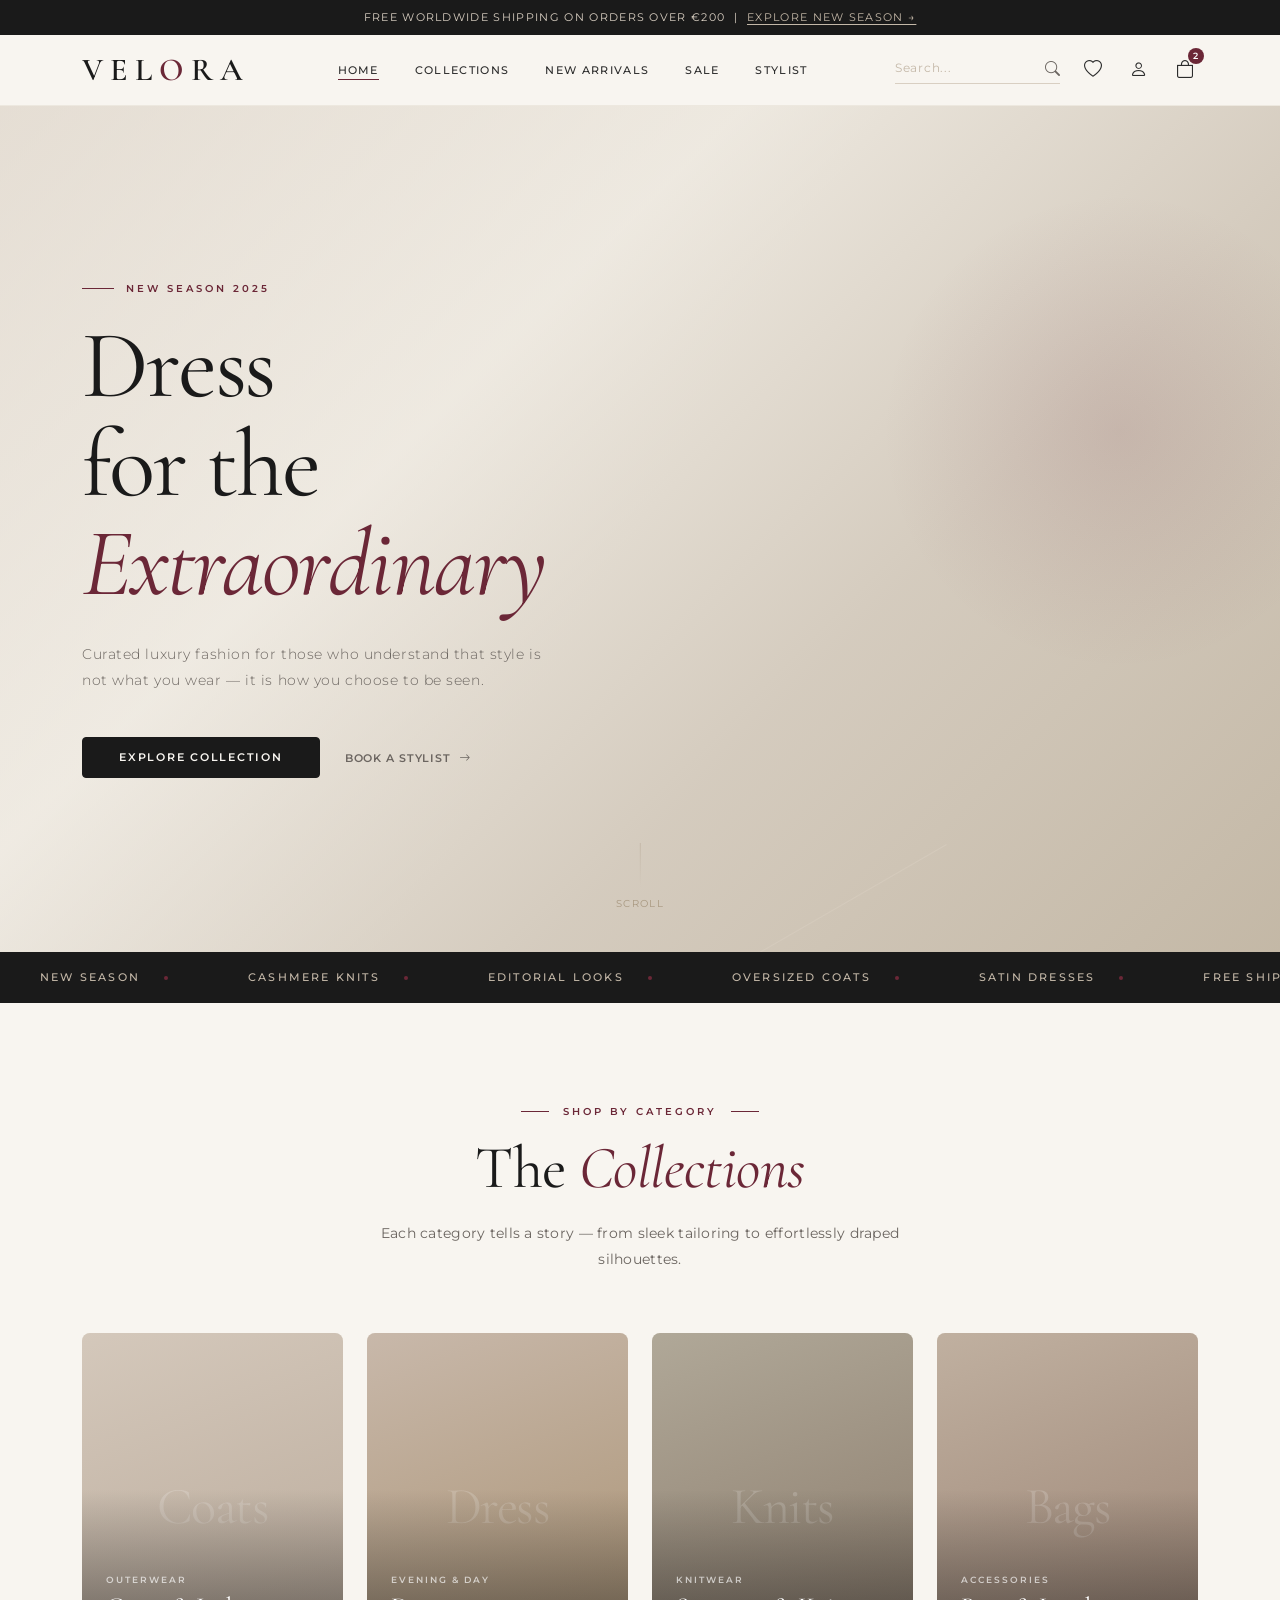
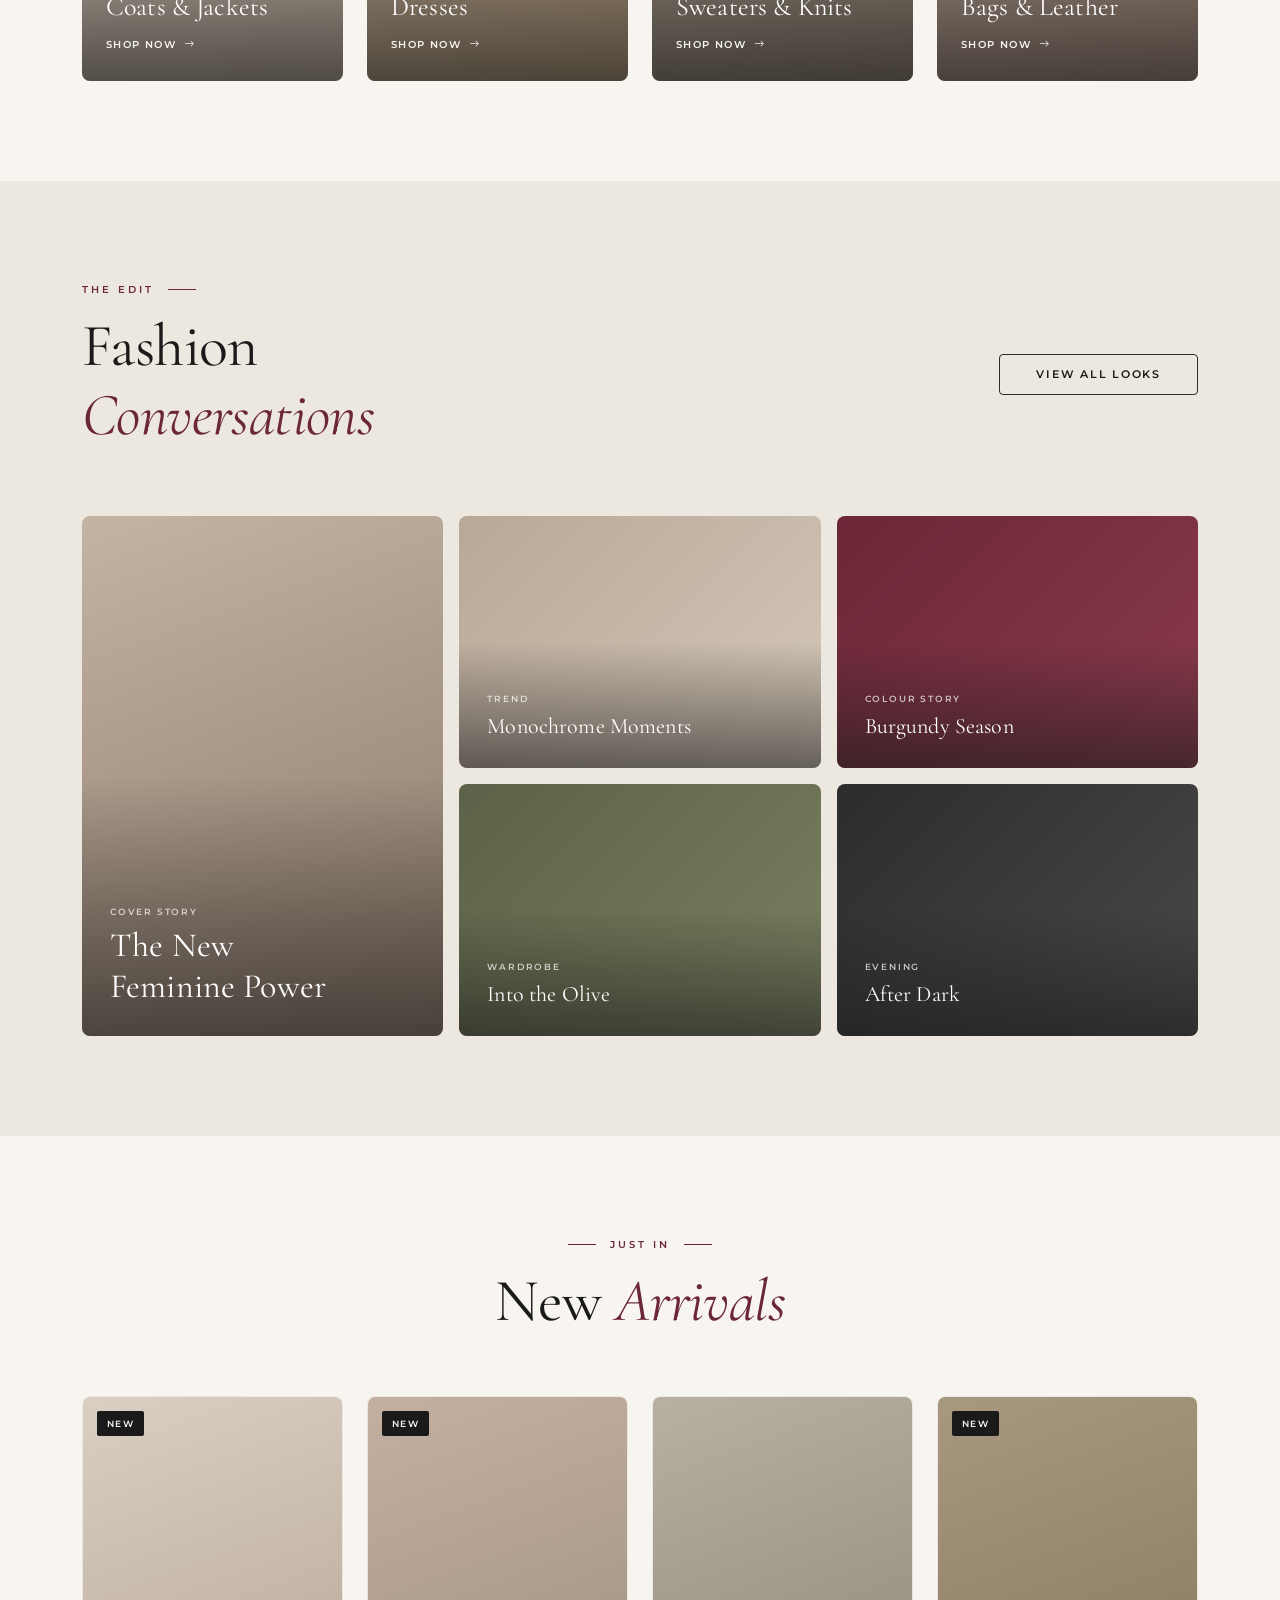
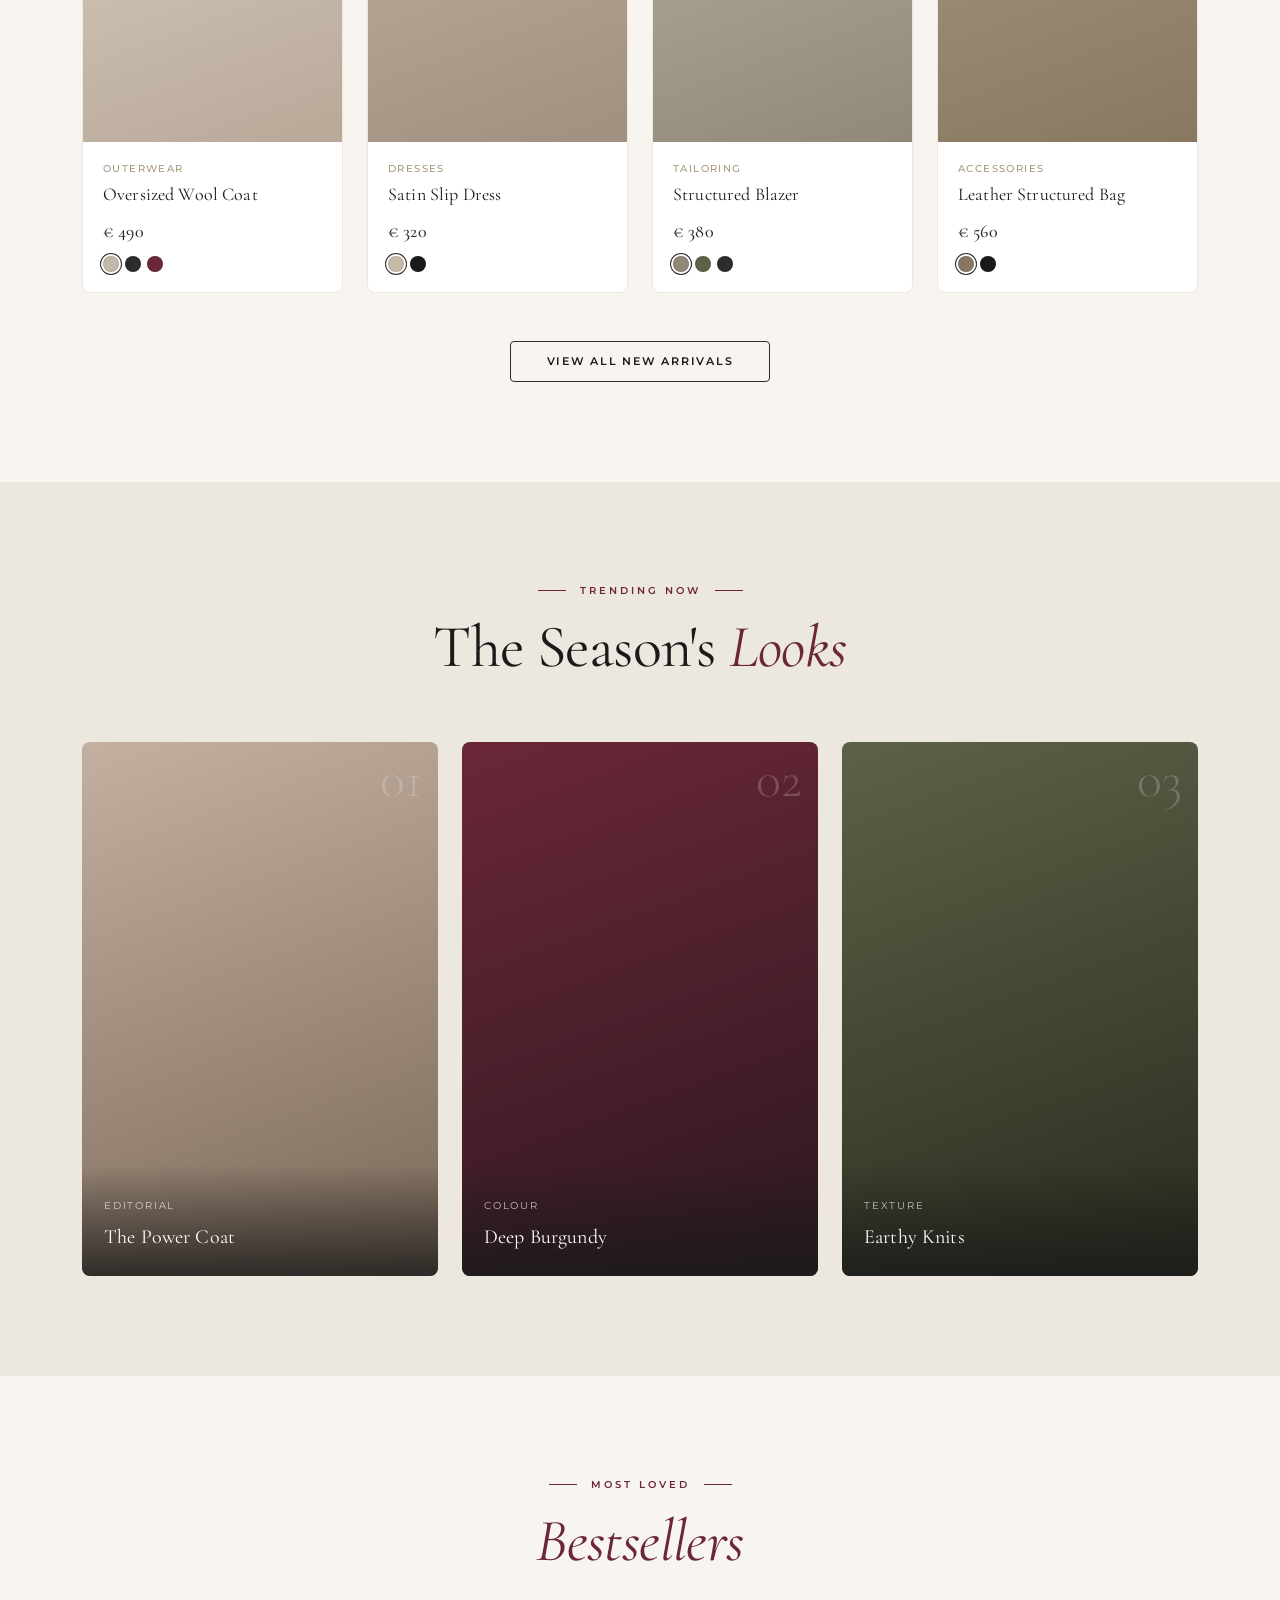
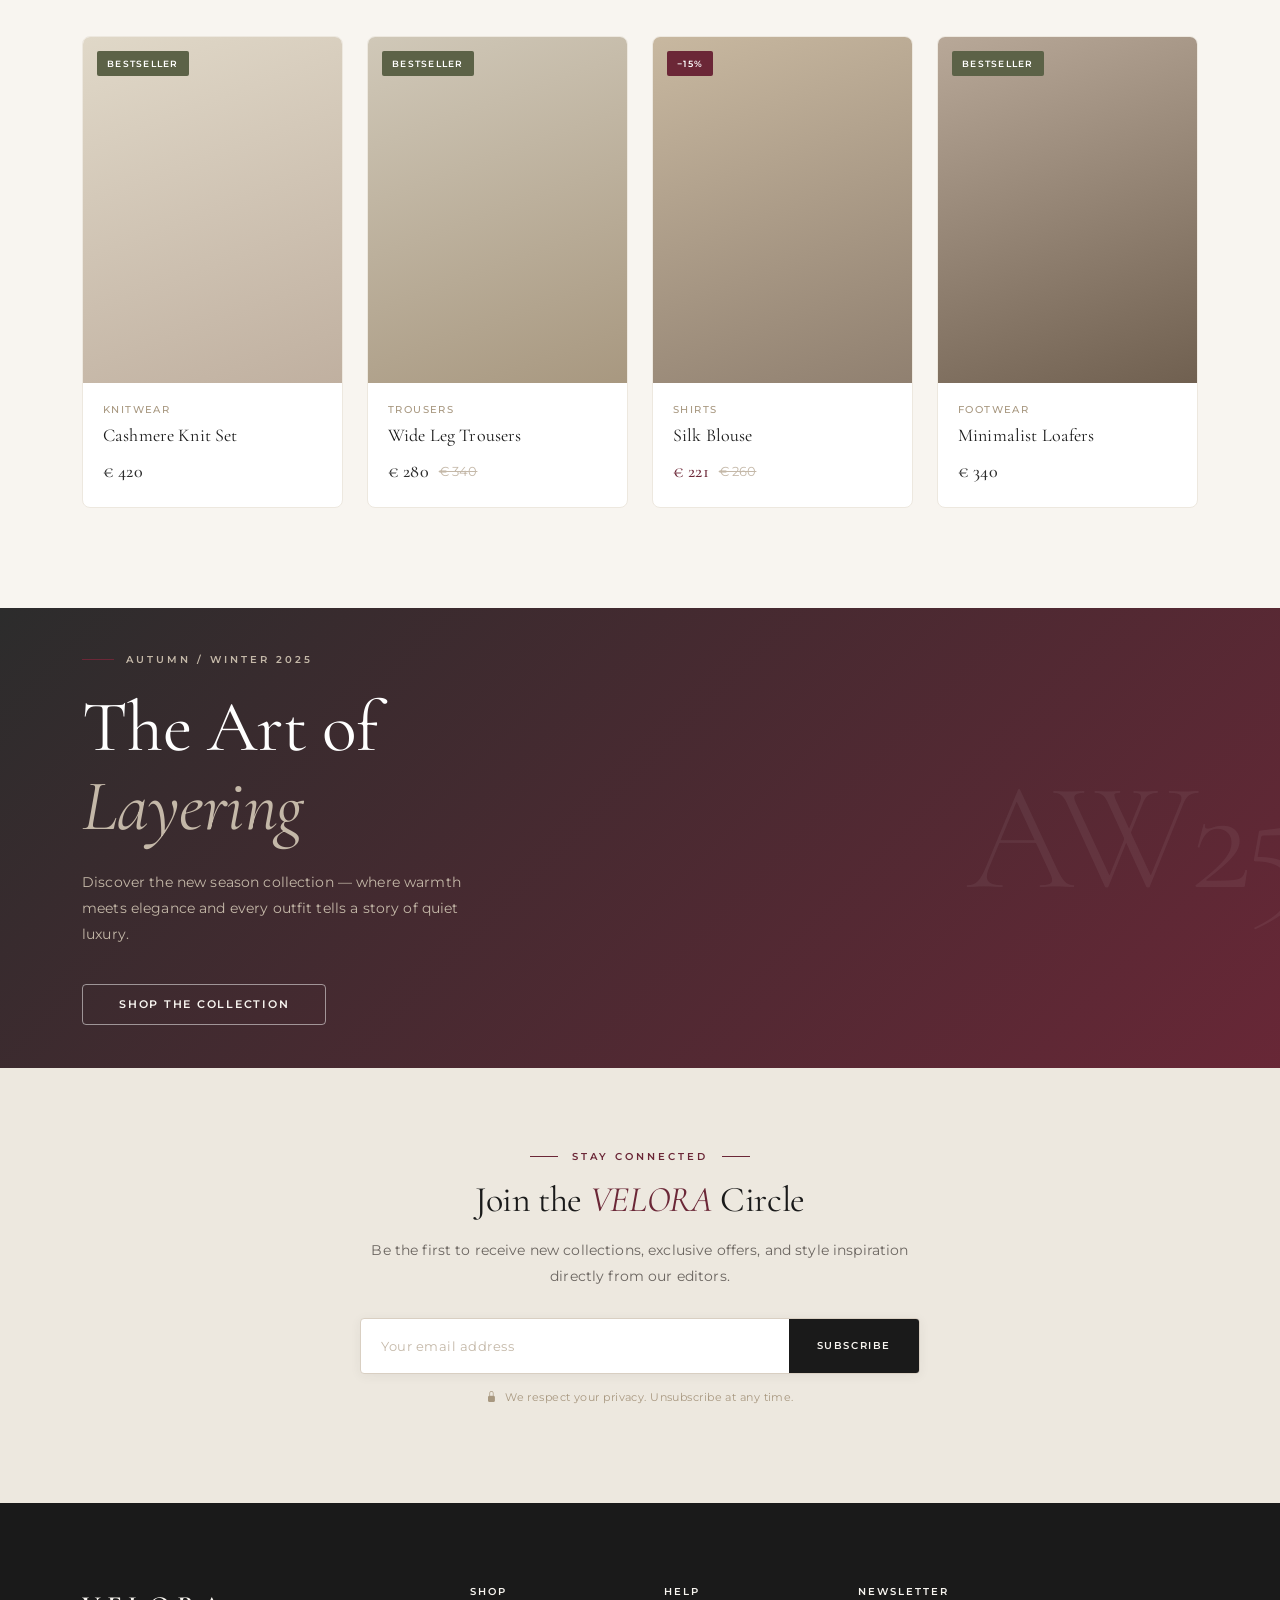
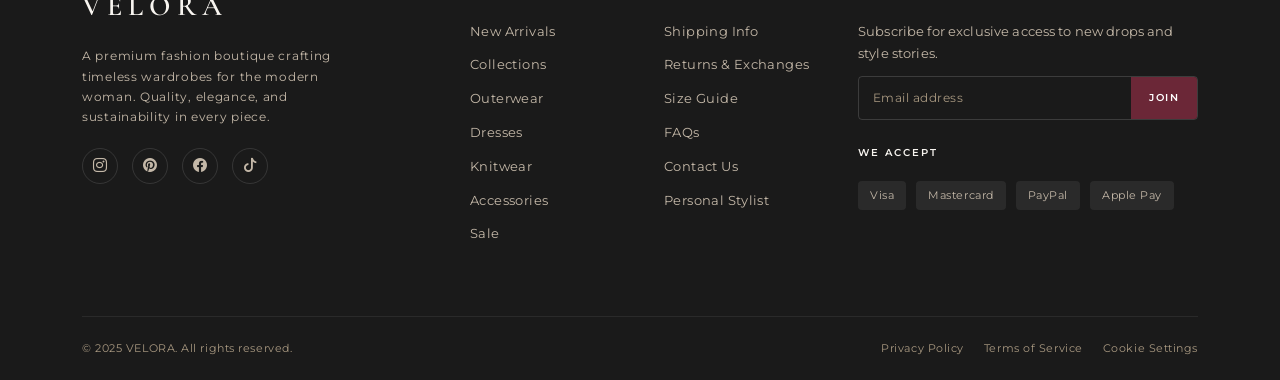
==== index.html @ cbf71041 "Add files via upload" ====
<!DOCTYPE html>
<html lang="ru">
<head>
  <meta charset="UTF-8" />
  <meta name="viewport" content="width=device-width, initial-scale=1.0" />
  <title>VELORA — Premium Fashion</title>
  <meta name="description" content="VELORA — luxury fashion boutique. Discover curated collections of premium ready-to-wear clothing, accessories, and editorial looks." />
  <link rel="icon" type="image/svg+xml" href="favicon.svg" />
  <!-- Bootstrap CSS -->
  <link href="https://cdn.jsdelivr.net/npm/bootstrap@5.3.0/dist/css/bootstrap.min.css" rel="stylesheet" />
  <!-- Bootstrap Icons -->
  <link href="https://cdn.jsdelivr.net/npm/bootstrap-icons@1.11.0/font/bootstrap-icons.css" rel="stylesheet" />
  <!-- Custom CSS -->
  <link rel="stylesheet" href="style.css" />
</head>
<body>

<!-- =========================================
     TOP BAR
     ========================================= -->
<div class="navbar-top-bar">
  Free worldwide shipping on orders over €200 &nbsp;|&nbsp; <a href="#">Explore New Season →</a>
</div>

<!-- =========================================
     HEADER / NAVBAR
     ========================================= -->
<nav class="velora-navbar">
  <div class="container">
    <div class="navbar-main">
      <!-- Logo -->
      <a href="index.html" class="velora-logo">VEL<span>O</span>RA</a>

      <!-- Nav Links -->
      <ul class="navbar-nav-links">
        <li><a href="index.html" class="active">Home</a></li>
        <li><a href="catalog.html">Collections</a></li>
        <li><a href="catalog.html">New Arrivals</a></li>
        <li><a href="catalog.html">Sale</a></li>
        <li><a href="stylist.html">Stylist</a></li>
      </ul>

      <!-- Actions -->
      <div class="navbar-actions">
        <form class="navbar-search-form">
          <input type="text" placeholder="Search..." />
          <button type="submit"><i class="bi bi-search"></i></button>
        </form>
        <button class="navbar-icon-btn" aria-label="Wishlist"><i class="bi bi-heart"></i></button>
        <button class="navbar-icon-btn" aria-label="Account"><i class="bi bi-person"></i></button>
        <button class="navbar-icon-btn" aria-label="Cart" style="position:relative;">
          <i class="bi bi-bag"></i>
          <span class="cart-badge">2</span>
        </button>
        <button class="navbar-mobile-toggle" id="mobileMenuToggle" aria-label="Menu">
          <i class="bi bi-list"></i>
        </button>
      </div>
    </div>

    <!-- Mobile Menu -->
    <div class="mobile-menu" id="mobileMenu">
      <ul>
        <li><a href="index.html">Home</a></li>
        <li><a href="catalog.html">Collections</a></li>
        <li><a href="catalog.html">New Arrivals</a></li>
        <li><a href="catalog.html">Sale</a></li>
        <li><a href="stylist.html">Personal Stylist</a></li>
      </ul>
    </div>
  </div>
</nav>

<!-- =========================================
     HERO SECTION
     ========================================= -->
<section class="hero-section">
  <!-- Background gradient composition (CSS-only, no external img required) -->
  <div class="hero-overlay"></div>
  <div style="position:absolute;inset:0;background:linear-gradient(135deg,#d9cfc2 0%,#ede8df 35%,#c4b8a8 65%,#a89880 100%);opacity:0.6;"></div>
  <!-- Decorative geometric shapes -->
  <div style="position:absolute;right:-80px;top:10%;width:480px;height:480px;border-radius:50%;background:radial-gradient(circle,rgba(107,39,55,0.12),transparent 70%);pointer-events:none;"></div>
  <div style="position:absolute;left:55%;bottom:5%;width:260px;height:1px;background:var(--beige);transform:rotate(-30deg);opacity:0.5;pointer-events:none;"></div>

  <div class="container">
    <div class="hero-content">
      <div class="hero-eyebrow">New Season 2025</div>
      <h1 class="hero-title">
        Dress<br/>
        for the<br/>
        <em>Extraordinary</em>
      </h1>
      <p class="hero-subtitle">
        Curated luxury fashion for those who understand that style is not what you wear —
        it is how you choose to be seen.
      </p>
      <div class="hero-actions">
        <a href="catalog.html" class="btn-velora btn-primary-velora">Explore Collection</a>
        <a href="stylist.html" class="btn-velora btn-ghost">
          Book a Stylist <i class="bi bi-arrow-right ms-1"></i>
        </a>
      </div>
    </div>
  </div>

  <!-- Scroll hint -->
  <div class="hero-scroll-hint">
    <span class="scroll-line"></span>
    Scroll
  </div>
</section>

<!-- =========================================
     TICKER / BESTSELLER STRIP
     ========================================= -->
<div class="bestseller-strip">
  <div class="ticker-wrap">
    <!-- Repeated for infinite loop effect -->
    <span class="ticker-item">New Season <span class="dot"></span></span>
    <span class="ticker-item">Cashmere Knits <span class="dot"></span></span>
    <span class="ticker-item">Editorial Looks <span class="dot"></span></span>
    <span class="ticker-item">Oversized Coats <span class="dot"></span></span>
    <span class="ticker-item">Satin Dresses <span class="dot"></span></span>
    <span class="ticker-item">Free Shipping Over €200 <span class="dot"></span></span>
    <span class="ticker-item">Leather Bags <span class="dot"></span></span>
    <span class="ticker-item">Minimal Loafers <span class="dot"></span></span>
    <span class="ticker-item">Wide Leg Trousers <span class="dot"></span></span>
    <!-- Duplicate -->
    <span class="ticker-item">New Season <span class="dot"></span></span>
    <span class="ticker-item">Cashmere Knits <span class="dot"></span></span>
    <span class="ticker-item">Editorial Looks <span class="dot"></span></span>
    <span class="ticker-item">Oversized Coats <span class="dot"></span></span>
    <span class="ticker-item">Satin Dresses <span class="dot"></span></span>
    <span class="ticker-item">Free Shipping Over €200 <span class="dot"></span></span>
    <span class="ticker-item">Leather Bags <span class="dot"></span></span>
    <span class="ticker-item">Minimal Loafers <span class="dot"></span></span>
    <span class="ticker-item">Wide Leg Trousers <span class="dot"></span></span>
  </div>
</div>

<!-- =========================================
     FEATURED CATEGORIES
     ========================================= -->
<section class="section-pad bg-ivory">
  <div class="container">
    <div class="section-heading fade-up">
      <div class="section-eyebrow">Shop by Category</div>
      <h2 class="section-title">The <em>Collections</em></h2>
      <p class="section-subtitle">Each category tells a story — from sleek tailoring to effortlessly draped silhouettes.</p>
    </div>

    <div class="row g-4">
      <div class="col-lg-3 col-md-6 fade-up fade-up-delay-1">
        <a href="catalog.html" class="category-card d-block">
          <div style="width:100%;aspect-ratio:3/4;background:linear-gradient(160deg,#d4c8bb,#b8a898);position:relative;overflow:hidden;">
            <div style="position:absolute;inset:0;display:flex;align-items:center;justify-content:center;font-family:var(--font-display);font-size:52px;color:rgba(255,255,255,0.18);letter-spacing:-0.03em;">Coats</div>
          </div>
          <div class="category-card-overlay">
            <div class="category-card-label">Outerwear</div>
            <div class="category-card-title">Coats &amp; Jackets</div>
            <div class="category-card-cta">Shop Now <i class="bi bi-arrow-right"></i></div>
          </div>
        </a>
      </div>
      <div class="col-lg-3 col-md-6 fade-up fade-up-delay-2">
        <a href="catalog.html" class="category-card d-block">
          <div style="width:100%;aspect-ratio:3/4;background:linear-gradient(160deg,#c8b8aa,#a89070);position:relative;overflow:hidden;">
            <div style="position:absolute;inset:0;display:flex;align-items:center;justify-content:center;font-family:var(--font-display);font-size:52px;color:rgba(255,255,255,0.18);letter-spacing:-0.03em;">Dress</div>
          </div>
          <div class="category-card-overlay">
            <div class="category-card-label">Evening & Day</div>
            <div class="category-card-title">Dresses</div>
            <div class="category-card-cta">Shop Now <i class="bi bi-arrow-right"></i></div>
          </div>
        </a>
      </div>
      <div class="col-lg-3 col-md-6 fade-up fade-up-delay-3">
        <a href="catalog.html" class="category-card d-block">
          <div style="width:100%;aspect-ratio:3/4;background:linear-gradient(160deg,#b0a898,#887868);position:relative;overflow:hidden;">
            <div style="position:absolute;inset:0;display:flex;align-items:center;justify-content:center;font-family:var(--font-display);font-size:52px;color:rgba(255,255,255,0.18);letter-spacing:-0.03em;">Knits</div>
          </div>
          <div class="category-card-overlay">
            <div class="category-card-label">Knitwear</div>
            <div class="category-card-title">Sweaters &amp; Knits</div>
            <div class="category-card-cta">Shop Now <i class="bi bi-arrow-right"></i></div>
          </div>
        </a>
      </div>
      <div class="col-lg-3 col-md-6 fade-up fade-up-delay-4">
        <a href="catalog.html" class="category-card d-block">
          <div style="width:100%;aspect-ratio:3/4;background:linear-gradient(160deg,#c0b0a0,#988070);position:relative;overflow:hidden;">
            <div style="position:absolute;inset:0;display:flex;align-items:center;justify-content:center;font-family:var(--font-display);font-size:52px;color:rgba(255,255,255,0.18);letter-spacing:-0.03em;">Bags</div>
          </div>
          <div class="category-card-overlay">
            <div class="category-card-label">Accessories</div>
            <div class="category-card-title">Bags &amp; Leather</div>
            <div class="category-card-cta">Shop Now <i class="bi bi-arrow-right"></i></div>
          </div>
        </a>
      </div>
    </div>
  </div>
</section>

<!-- =========================================
     EDITORIAL GRID
     ========================================= -->
<section class="section-pad" style="background:var(--cream);">
  <div class="container">
    <div class="row align-items-center mb-5">
      <div class="col-md-6 fade-up">
        <div class="section-heading-left mb-0">
          <div class="section-eyebrow">The Edit</div>
          <h2 class="section-title">Fashion<br/><em>Conversations</em></h2>
        </div>
      </div>
      <div class="col-md-6 d-flex justify-content-md-end fade-up fade-up-delay-2">
        <a href="catalog.html" class="btn-velora btn-outline-velora">View All Looks</a>
      </div>
    </div>

    <div class="editorial-grid fade-up">
      <!-- Featured -->
      <div class="editorial-item editorial-item-featured" style="min-height:520px;">
        <div style="width:100%;height:100%;background:linear-gradient(160deg,#c4b4a4 0%,#8a7868 100%);min-height:520px;"></div>
        <div class="editorial-item-overlay">
          <div class="editorial-item-tag">Cover Story</div>
          <div class="editorial-item-title">The New<br/>Feminine Power</div>
        </div>
      </div>
      <!-- Col 2 -->
      <div class="editorial-item" style="min-height:250px;">
        <div style="width:100%;height:100%;background:linear-gradient(135deg,#b8a898,#d4c8b8);min-height:250px;"></div>
        <div class="editorial-item-overlay">
          <div class="editorial-item-tag">Trend</div>
          <div class="editorial-item-title">Monochrome Moments</div>
        </div>
      </div>
      <div class="editorial-item" style="min-height:250px;">
        <div style="width:100%;height:100%;background:linear-gradient(135deg,#6B2737,#8B3A4D);min-height:250px;"></div>
        <div class="editorial-item-overlay">
          <div class="editorial-item-tag">Colour Story</div>
          <div class="editorial-item-title">Burgundy Season</div>
        </div>
      </div>
      <div class="editorial-item" style="min-height:250px;">
        <div style="width:100%;height:100%;background:linear-gradient(135deg,#5C6247,#7a8060);min-height:250px;"></div>
        <div class="editorial-item-overlay">
          <div class="editorial-item-tag">Wardrobe</div>
          <div class="editorial-item-title">Into the Olive</div>
        </div>
      </div>
      <div class="editorial-item" style="min-height:250px;">
        <div style="width:100%;height:100%;background:linear-gradient(135deg,#2C2C2C,#4a4a4a);min-height:250px;"></div>
        <div class="editorial-item-overlay">
          <div class="editorial-item-tag">Evening</div>
          <div class="editorial-item-title">After Dark</div>
        </div>
      </div>
    </div>
  </div>
</section>

<!-- =========================================
     NEW ARRIVALS
     ========================================= -->
<section class="section-pad bg-ivory">
  <div class="container">
    <div class="section-heading fade-up">
      <div class="section-eyebrow">Just In</div>
      <h2 class="section-title">New <em>Arrivals</em></h2>
    </div>
    <div class="row g-4" id="newArrivalsGrid">

      <div class="col-lg-3 col-md-6 fade-up fade-up-delay-1">
        <div class="product-card">
          <div class="product-card-image-wrap">
            <div style="width:100%;height:100%;background:linear-gradient(160deg,#d9cfc2,#b8a898);"></div>
            <span class="product-card-badge badge-new">New</span>
            <div class="product-card-actions">
              <button class="btn-icon wishlist-btn" title="Wishlist"><i class="bi bi-heart"></i></button>
              <button class="btn-icon" title="Quick View"><i class="bi bi-eye"></i></button>
            </div>
          </div>
          <div class="product-card-body">
            <div class="product-card-category">Outerwear</div>
            <div class="product-card-name"><a href="product.html">Oversized Wool Coat</a></div>
            <div class="product-card-price">
              <span class="price-current">€ 490</span>
            </div>
            <div class="product-card-colors">
              <span class="color-swatch active" style="background:#C4B8A8;" title="Camel"></span>
              <span class="color-swatch" style="background:#2C2C2C;" title="Black"></span>
              <span class="color-swatch" style="background:#6B2737;" title="Burgundy"></span>
            </div>
          </div>
        </div>
      </div>

      <div class="col-lg-3 col-md-6 fade-up fade-up-delay-2">
        <div class="product-card">
          <div class="product-card-image-wrap">
            <div style="width:100%;height:100%;background:linear-gradient(160deg,#c4b0a0,#a09080);"></div>
            <span class="product-card-badge badge-new">New</span>
            <div class="product-card-actions">
              <button class="btn-icon wishlist-btn" title="Wishlist"><i class="bi bi-heart"></i></button>
              <button class="btn-icon" title="Quick View"><i class="bi bi-eye"></i></button>
            </div>
          </div>
          <div class="product-card-body">
            <div class="product-card-category">Dresses</div>
            <div class="product-card-name"><a href="product.html">Satin Slip Dress</a></div>
            <div class="product-card-price">
              <span class="price-current">€ 320</span>
            </div>
            <div class="product-card-colors">
              <span class="color-swatch active" style="background:#c8b8a8;" title="Sand"></span>
              <span class="color-swatch" style="background:#1A1A1A;" title="Black"></span>
            </div>
          </div>
        </div>
      </div>

      <div class="col-lg-3 col-md-6 fade-up fade-up-delay-3">
        <div class="product-card">
          <div class="product-card-image-wrap">
            <div style="width:100%;height:100%;background:linear-gradient(160deg,#b8b0a0,#908878);"></div>
            <div class="product-card-actions">
              <button class="btn-icon wishlist-btn" title="Wishlist"><i class="bi bi-heart"></i></button>
              <button class="btn-icon" title="Quick View"><i class="bi bi-eye"></i></button>
            </div>
          </div>
          <div class="product-card-body">
            <div class="product-card-category">Tailoring</div>
            <div class="product-card-name"><a href="product.html">Structured Blazer</a></div>
            <div class="product-card-price">
              <span class="price-current">€ 380</span>
            </div>
            <div class="product-card-colors">
              <span class="color-swatch active" style="background:#908878;" title="Taupe"></span>
              <span class="color-swatch" style="background:#5C6247;" title="Olive"></span>
              <span class="color-swatch" style="background:#2C2C2C;" title="Charcoal"></span>
            </div>
          </div>
        </div>
      </div>

      <div class="col-lg-3 col-md-6 fade-up fade-up-delay-4">
        <div class="product-card">
          <div class="product-card-image-wrap">
            <div style="width:100%;height:100%;background:linear-gradient(160deg,#a89880,#887860);"></div>
            <span class="product-card-badge badge-new">New</span>
            <div class="product-card-actions">
              <button class="btn-icon wishlist-btn" title="Wishlist"><i class="bi bi-heart"></i></button>
              <button class="btn-icon" title="Quick View"><i class="bi bi-eye"></i></button>
            </div>
          </div>
          <div class="product-card-body">
            <div class="product-card-category">Accessories</div>
            <div class="product-card-name"><a href="product.html">Leather Structured Bag</a></div>
            <div class="product-card-price">
              <span class="price-current">€ 560</span>
            </div>
            <div class="product-card-colors">
              <span class="color-swatch active" style="background:#887860;" title="Cognac"></span>
              <span class="color-swatch" style="background:#1A1A1A;" title="Black"></span>
            </div>
          </div>
        </div>
      </div>

    </div>
    <div class="text-center mt-5 fade-up">
      <a href="catalog.html" class="btn-velora btn-outline-velora">View All New Arrivals</a>
    </div>
  </div>
</section>

<!-- =========================================
     TRENDING LOOKS
     ========================================= -->
<section class="section-pad" style="background:var(--cream);">
  <div class="container">
    <div class="section-heading fade-up">
      <div class="section-eyebrow">Trending Now</div>
      <h2 class="section-title">The Season's <em>Looks</em></h2>
    </div>
    <div class="row g-4">
      <div class="col-lg-4 col-md-6 fade-up fade-up-delay-1">
        <div class="trend-card">
          <div style="width:100%;aspect-ratio:2/3;background:linear-gradient(160deg,#c4b0a0 0%,#7a6858 100%);"></div>
          <div class="trend-number">01</div>
          <div class="trend-card-info">
            <div class="trend-tag">Editorial</div>
            <div class="trend-title">The Power Coat</div>
          </div>
        </div>
      </div>
      <div class="col-lg-4 col-md-6 fade-up fade-up-delay-2">
        <div class="trend-card">
          <div style="width:100%;aspect-ratio:2/3;background:linear-gradient(160deg,#6B2737 0%,#2C1820 100%);"></div>
          <div class="trend-number">02</div>
          <div class="trend-card-info">
            <div class="trend-tag">Colour</div>
            <div class="trend-title">Deep Burgundy</div>
          </div>
        </div>
      </div>
      <div class="col-lg-4 col-md-6 fade-up fade-up-delay-3">
        <div class="trend-card">
          <div style="width:100%;aspect-ratio:2/3;background:linear-gradient(160deg,#5C6247 0%,#2a2c1e 100%);"></div>
          <div class="trend-number">03</div>
          <div class="trend-card-info">
            <div class="trend-tag">Texture</div>
            <div class="trend-title">Earthy Knits</div>
          </div>
        </div>
      </div>
    </div>
  </div>
</section>

<!-- =========================================
     BESTSELLERS
     ========================================= -->
<section class="section-pad bg-ivory">
  <div class="container">
    <div class="section-heading fade-up">
      <div class="section-eyebrow">Most Loved</div>
      <h2 class="section-title"><em>Bestsellers</em></h2>
    </div>
    <div class="row g-4">

      <div class="col-lg-3 col-md-6 fade-up fade-up-delay-1">
        <div class="product-card">
          <div class="product-card-image-wrap">
            <div style="width:100%;height:100%;background:linear-gradient(160deg,#e0d8c8,#c0b0a0);"></div>
            <span class="product-card-badge badge-bestseller">Bestseller</span>
            <div class="product-card-actions">
              <button class="btn-icon wishlist-btn"><i class="bi bi-heart"></i></button>
              <button class="btn-icon"><i class="bi bi-eye"></i></button>
            </div>
          </div>
          <div class="product-card-body">
            <div class="product-card-category">Knitwear</div>
            <div class="product-card-name"><a href="product.html">Cashmere Knit Set</a></div>
            <div class="product-card-price">
              <span class="price-current">€ 420</span>
            </div>
          </div>
        </div>
      </div>

      <div class="col-lg-3 col-md-6 fade-up fade-up-delay-2">
        <div class="product-card">
          <div class="product-card-image-wrap">
            <div style="width:100%;height:100%;background:linear-gradient(160deg,#d0c8b8,#a89880);"></div>
            <span class="product-card-badge badge-bestseller">Bestseller</span>
            <div class="product-card-actions">
              <button class="btn-icon wishlist-btn"><i class="bi bi-heart"></i></button>
              <button class="btn-icon"><i class="bi bi-eye"></i></button>
            </div>
          </div>
          <div class="product-card-body">
            <div class="product-card-category">Trousers</div>
            <div class="product-card-name"><a href="product.html">Wide Leg Trousers</a></div>
            <div class="product-card-price">
              <span class="price-current">€ 280</span>
              <span class="price-original">€ 340</span>
            </div>
          </div>
        </div>
      </div>

      <div class="col-lg-3 col-md-6 fade-up fade-up-delay-3">
        <div class="product-card">
          <div class="product-card-image-wrap">
            <div style="width:100%;height:100%;background:linear-gradient(160deg,#c8b8a0,#908070);"></div>
            <span class="product-card-badge badge-sale">−15%</span>
            <div class="product-card-actions">
              <button class="btn-icon wishlist-btn"><i class="bi bi-heart"></i></button>
              <button class="btn-icon"><i class="bi bi-eye"></i></button>
            </div>
          </div>
          <div class="product-card-body">
            <div class="product-card-category">Shirts</div>
            <div class="product-card-name"><a href="product.html">Silk Blouse</a></div>
            <div class="product-card-price">
              <span class="price-current price-sale">€ 221</span>
              <span class="price-original">€ 260</span>
            </div>
          </div>
        </div>
      </div>

      <div class="col-lg-3 col-md-6 fade-up fade-up-delay-4">
        <div class="product-card">
          <div class="product-card-image-wrap">
            <div style="width:100%;height:100%;background:linear-gradient(160deg,#b8a898,#706050);"></div>
            <span class="product-card-badge badge-bestseller">Bestseller</span>
            <div class="product-card-actions">
              <button class="btn-icon wishlist-btn"><i class="bi bi-heart"></i></button>
              <button class="btn-icon"><i class="bi bi-eye"></i></button>
            </div>
          </div>
          <div class="product-card-body">
            <div class="product-card-category">Footwear</div>
            <div class="product-card-name"><a href="product.html">Minimalist Loafers</a></div>
            <div class="product-card-price">
              <span class="price-current">€ 340</span>
            </div>
          </div>
        </div>
      </div>

    </div>
  </div>
</section>

<!-- =========================================
     SEASONAL BANNER
     ========================================= -->
<section class="seasonal-banner">
  <div style="position:absolute;inset:0;background:linear-gradient(135deg,#2C2C2C 0%,#6B2737 100%);opacity:0.95;"></div>
  <div class="seasonal-banner-season">AW25</div>
  <div class="container">
    <div class="seasonal-banner-content">
      <div class="hero-eyebrow" style="color:var(--sand);">Autumn / Winter 2025</div>
      <h2 style="font-family:var(--font-display);font-size:clamp(40px,6vw,72px);color:#fff;font-weight:400;line-height:1.1;margin-bottom:24px;">
        The Art of<br/><em style="color:var(--sand);">Layering</em>
      </h2>
      <p style="color:var(--sand);font-size:14px;line-height:1.85;max-width:420px;margin-bottom:36px;">
        Discover the new season collection — where warmth meets elegance and every outfit tells a story of quiet luxury.
      </p>
      <a href="catalog.html" class="btn-velora btn-outline-light">Shop the Collection</a>
    </div>
  </div>
</section>

<!-- =========================================
     NEWSLETTER
     ========================================= -->
<section class="newsletter-section">
  <div class="container">
    <div class="newsletter-inner fade-up">
      <div class="section-eyebrow">Stay Connected</div>
      <h2 class="section-title" style="font-size:36px;">Join the <em>VELORA</em> Circle</h2>
      <p style="font-size:14px;color:var(--warm-gray);line-height:1.85;">
        Be the first to receive new collections, exclusive offers, and style inspiration directly from our editors.
      </p>
      <form class="newsletter-form newsletter-form-js" novalidate>
        <input type="email" placeholder="Your email address" required />
        <button type="submit">Subscribe</button>
      </form>
      <p class="newsletter-micro">
        <i class="bi bi-lock-fill me-1"></i>
        We respect your privacy. Unsubscribe at any time.
      </p>
    </div>
  </div>
</section>

<!-- =========================================
     FOOTER
     ========================================= -->
<footer class="velora-footer">
  <div class="container">
    <div class="row g-5">
      <div class="col-lg-4 col-md-6">
        <span class="footer-logo">VELORA</span>
        <p class="footer-tagline">
          A premium fashion boutique crafting timeless wardrobes for the modern woman. Quality, elegance, and sustainability in every piece.
        </p>
        <div class="footer-social">
          <a href="#" aria-label="Instagram"><i class="bi bi-instagram"></i></a>
          <a href="#" aria-label="Pinterest"><i class="bi bi-pinterest"></i></a>
          <a href="#" aria-label="Facebook"><i class="bi bi-facebook"></i></a>
          <a href="#" aria-label="TikTok"><i class="bi bi-tiktok"></i></a>
        </div>
      </div>
      <div class="col-lg-2 col-md-3 col-6">
        <div class="footer-heading">Shop</div>
        <ul class="footer-links">
          <li><a href="catalog.html">New Arrivals</a></li>
          <li><a href="catalog.html">Collections</a></li>
          <li><a href="catalog.html">Outerwear</a></li>
          <li><a href="catalog.html">Dresses</a></li>
          <li><a href="catalog.html">Knitwear</a></li>
          <li><a href="catalog.html">Accessories</a></li>
          <li><a href="catalog.html">Sale</a></li>
        </ul>
      </div>
      <div class="col-lg-2 col-md-3 col-6">
        <div class="footer-heading">Help</div>
        <ul class="footer-links">
          <li><a href="#">Shipping Info</a></li>
          <li><a href="#">Returns & Exchanges</a></li>
          <li><a href="#">Size Guide</a></li>
          <li><a href="#">FAQs</a></li>
          <li><a href="#">Contact Us</a></li>
          <li><a href="stylist.html">Personal Stylist</a></li>
        </ul>
      </div>
      <div class="col-lg-4 col-md-6">
        <div class="footer-heading">Newsletter</div>
        <p style="font-size:13px;color:var(--sand);line-height:1.7;margin-bottom:4px;">
          Subscribe for exclusive access to new drops and style stories.
        </p>
        <form class="footer-newsletter-input newsletter-form-js" novalidate>
          <input type="email" placeholder="Email address" required />
          <button type="submit">Join</button>
        </form>
        <div style="margin-top:24px;">
          <div class="footer-heading">We Accept</div>
          <div style="display:flex;gap:10px;flex-wrap:wrap;margin-top:8px;">
            <span style="background:rgba(255,255,255,0.07);padding:5px 12px;border-radius:4px;font-size:11px;color:var(--sand);letter-spacing:0.05em;">Visa</span>
            <span style="background:rgba(255,255,255,0.07);padding:5px 12px;border-radius:4px;font-size:11px;color:var(--sand);letter-spacing:0.05em;">Mastercard</span>
            <span style="background:rgba(255,255,255,0.07);padding:5px 12px;border-radius:4px;font-size:11px;color:var(--sand);letter-spacing:0.05em;">PayPal</span>
            <span style="background:rgba(255,255,255,0.07);padding:5px 12px;border-radius:4px;font-size:11px;color:var(--sand);letter-spacing:0.05em;">Apple Pay</span>
          </div>
        </div>
      </div>
    </div>

    <div class="footer-bottom">
      <p>© 2025 VELORA. All rights reserved.</p>
      <div class="footer-bottom-links">
        <a href="#">Privacy Policy</a>
        <a href="#">Terms of Service</a>
        <a href="#">Cookie Settings</a>
      </div>
    </div>
  </div>
</footer>

<!-- Bootstrap JS -->
<script src="https://cdn.jsdelivr.net/npm/bootstrap@5.3.0/dist/js/bootstrap.bundle.min.js"></script>
<script src="script.js"></script>
</body>
</html>
---- style.css ----
/* =============================================
   VELORA — Premium Fashion Brand CSS
   ============================================= */

@import url('https://fonts.googleapis.com/css2?family=Cormorant+Garamond:ital,wght@0,300;0,400;0,500;0,600;1,300;1,400;1,500&family=Montserrat:wght@300;400;500;600;700&family=Playfair+Display:ital,wght@0,400;0,500;1,400&display=swap');

/* ---- CSS Variables ---- */
:root {
  --ivory: #F8F5F0;
  --cream: #EDE8DF;
  --beige: #D9CFC2;
  --sand: #C4B8A8;
  --taupe: #A89880;
  --charcoal: #2C2C2C;
  --deep-black: #1A1A1A;
  --warm-gray: #6B6560;
  --burgundy: #6B2737;
  --burgundy-light: #8B3A4D;
  --olive: #5C6247;
  --white: #FFFFFF;

  --font-display: 'Cormorant Garamond', serif;
  --font-editorial: 'Playfair Display', serif;
  --font-body: 'Montserrat', sans-serif;

  --shadow-sm: 0 2px 12px rgba(44,44,44,0.06);
  --shadow-md: 0 8px 32px rgba(44,44,44,0.10);
  --shadow-lg: 0 20px 60px rgba(44,44,44,0.14);
  --radius-sm: 4px;
  --radius-md: 8px;
  --radius-lg: 16px;

  --transition: all 0.35s cubic-bezier(0.4,0,0.2,1);
  --transition-fast: all 0.18s ease;
}

/* ---- Base ---- */
*, *::before, *::after { box-sizing: border-box; }

html { scroll-behavior: smooth; }

body {
  font-family: var(--font-body);
  background-color: var(--ivory);
  color: var(--charcoal);
  font-size: 14px;
  font-weight: 400;
  line-height: 1.7;
  letter-spacing: 0.01em;
  -webkit-font-smoothing: antialiased;
}

h1, h2, h3, h4, h5 {
  font-family: var(--font-display);
  font-weight: 400;
  line-height: 1.15;
  letter-spacing: -0.01em;
  color: var(--deep-black);
}

p { color: var(--warm-gray); }

a {
  color: inherit;
  text-decoration: none;
  transition: var(--transition-fast);
}

img { max-width: 100%; display: block; }

/* ---- Utility ---- */
.font-display { font-family: var(--font-display); }
.font-editorial { font-family: var(--font-editorial); }
.text-burgundy { color: var(--burgundy) !important; }
.text-taupe { color: var(--taupe) !important; }
.text-charcoal { color: var(--charcoal) !important; }
.bg-ivory { background-color: var(--ivory) !important; }
.bg-cream { background-color: var(--cream) !important; }
.bg-charcoal { background-color: var(--charcoal) !important; }
.bg-deep-black { background-color: var(--deep-black) !important; }
.tracking-widest { letter-spacing: 0.18em; }
.tracking-wide { letter-spacing: 0.08em; }
.section-pad { padding: 100px 0; }
.section-pad-sm { padding: 60px 0; }

/* ---- Scrollbar ---- */
::-webkit-scrollbar { width: 5px; }
::-webkit-scrollbar-track { background: var(--cream); }
::-webkit-scrollbar-thumb { background: var(--sand); border-radius: 3px; }

/* =============================================
   HEADER / NAVBAR
   ============================================= */
.velora-navbar {
  background: var(--ivory);
  border-bottom: 1px solid var(--cream);
  padding: 0;
  position: sticky;
  top: 0;
  z-index: 1000;
  transition: var(--transition);
}

.velora-navbar.scrolled {
  box-shadow: var(--shadow-sm);
}

.navbar-top-bar {
  background: var(--deep-black);
  color: var(--beige);
  font-size: 11px;
  letter-spacing: 0.12em;
  text-transform: uppercase;
  padding: 8px 0;
  text-align: center;
}

.navbar-top-bar a {
  color: var(--sand);
  text-decoration: underline;
  text-underline-offset: 3px;
}

.navbar-main {
  display: flex;
  align-items: center;
  justify-content: space-between;
  padding: 18px 0;
}

.velora-logo {
  font-family: var(--font-display);
  font-size: 32px;
  font-weight: 600;
  letter-spacing: 0.22em;
  text-transform: uppercase;
  color: var(--deep-black);
  text-decoration: none;
  line-height: 1;
}

.velora-logo span {
  color: var(--burgundy);
}

.navbar-nav-links {
  display: flex;
  align-items: center;
  gap: 36px;
  list-style: none;
  margin: 0;
  padding: 0;
}

.navbar-nav-links a {
  font-size: 11px;
  font-weight: 500;
  letter-spacing: 0.12em;
  text-transform: uppercase;
  color: var(--charcoal);
  position: relative;
  padding-bottom: 3px;
}

.navbar-nav-links a::after {
  content: '';
  position: absolute;
  bottom: 0; left: 0;
  width: 0; height: 1px;
  background: var(--burgundy);
  transition: width 0.3s ease;
}

.navbar-nav-links a:hover::after,
.navbar-nav-links a.active::after { width: 100%; }

.navbar-nav-links a:hover { color: var(--deep-black); }

.navbar-actions {
  display: flex;
  align-items: center;
  gap: 20px;
}

.navbar-search-form {
  display: flex;
  align-items: center;
  border-bottom: 1px solid var(--beige);
  padding-bottom: 2px;
}

.navbar-search-form input {
  border: none;
  background: transparent;
  font-family: var(--font-body);
  font-size: 12px;
  letter-spacing: 0.06em;
  color: var(--charcoal);
  outline: none;
  width: 150px;
  padding: 0 6px 0 0;
}

.navbar-search-form input::placeholder { color: var(--sand); }
.navbar-search-form button {
  background: none;
  border: none;
  color: var(--warm-gray);
  cursor: pointer;
  padding: 0;
  font-size: 15px;
  transition: color 0.2s;
}
.navbar-search-form button:hover { color: var(--deep-black); }

.navbar-icon-btn {
  background: none;
  border: none;
  color: var(--charcoal);
  font-size: 18px;
  cursor: pointer;
  padding: 2px 4px;
  position: relative;
  transition: var(--transition-fast);
}
.navbar-icon-btn:hover { color: var(--burgundy); }

.cart-badge {
  position: absolute;
  top: -5px; right: -6px;
  background: var(--burgundy);
  color: #fff;
  font-size: 9px;
  font-family: var(--font-body);
  font-weight: 600;
  width: 16px; height: 16px;
  border-radius: 50%;
  display: flex; align-items: center; justify-content: center;
  letter-spacing: 0;
}

.navbar-mobile-toggle {
  display: none;
  background: none;
  border: none;
  font-size: 22px;
  color: var(--charcoal);
  cursor: pointer;
}

.mobile-menu {
  display: none;
  background: var(--ivory);
  border-top: 1px solid var(--cream);
  padding: 24px 0;
}
.mobile-menu.open { display: block; }
.mobile-menu ul {
  list-style: none;
  margin: 0; padding: 0;
}
.mobile-menu ul li {
  border-bottom: 1px solid var(--cream);
}
.mobile-menu ul li a {
  display: block;
  padding: 13px 0;
  font-size: 12px;
  font-weight: 500;
  letter-spacing: 0.12em;
  text-transform: uppercase;
  color: var(--charcoal);
}

/* =============================================
   FOOTER
   ============================================= */
.velora-footer {
  background: var(--deep-black);
  color: var(--beige);
  padding: 80px 0 0;
}

.footer-logo {
  font-family: var(--font-display);
  font-size: 28px;
  font-weight: 600;
  letter-spacing: 0.22em;
  text-transform: uppercase;
  color: var(--ivory);
  margin-bottom: 16px;
  display: block;
}

.footer-tagline {
  font-size: 12px;
  letter-spacing: 0.06em;
  color: var(--sand);
  line-height: 1.7;
  max-width: 260px;
}

.footer-heading {
  font-family: var(--font-body);
  font-size: 10px;
  font-weight: 600;
  letter-spacing: 0.2em;
  text-transform: uppercase;
  color: var(--ivory);
  margin-bottom: 20px;
}

.footer-links {
  list-style: none;
  padding: 0; margin: 0;
}

.footer-links li { margin-bottom: 10px; }

.footer-links a {
  font-size: 13px;
  color: var(--sand);
  letter-spacing: 0.03em;
  transition: var(--transition-fast);
}

.footer-links a:hover { color: var(--ivory); padding-left: 4px; }

.footer-social {
  display: flex;
  gap: 14px;
  margin-top: 20px;
}

.footer-social a {
  width: 36px; height: 36px;
  border: 1px solid rgba(255,255,255,0.12);
  border-radius: 50%;
  display: flex;
  align-items: center;
  justify-content: center;
  color: var(--sand);
  font-size: 14px;
  transition: var(--transition);
}

.footer-social a:hover {
  background: var(--burgundy);
  border-color: var(--burgundy);
  color: #fff;
}

.footer-newsletter-input {
  display: flex;
  border: 1px solid rgba(255,255,255,0.15);
  border-radius: var(--radius-sm);
  overflow: hidden;
  margin-top: 12px;
}

.footer-newsletter-input input {
  flex: 1;
  background: transparent;
  border: none;
  padding: 11px 14px;
  font-family: var(--font-body);
  font-size: 12px;
  color: var(--ivory);
  letter-spacing: 0.04em;
  outline: none;
}

.footer-newsletter-input input::placeholder { color: var(--taupe); }

.footer-newsletter-input button {
  background: var(--burgundy);
  border: none;
  color: #fff;
  padding: 11px 18px;
  font-family: var(--font-body);
  font-size: 10px;
  font-weight: 600;
  letter-spacing: 0.14em;
  text-transform: uppercase;
  cursor: pointer;
  transition: background 0.2s;
}

.footer-newsletter-input button:hover { background: var(--burgundy-light); }

.footer-bottom {
  border-top: 1px solid rgba(255,255,255,0.07);
  margin-top: 60px;
  padding: 22px 0;
  display: flex;
  align-items: center;
  justify-content: space-between;
  flex-wrap: wrap;
  gap: 12px;
}

.footer-bottom p {
  font-size: 11px;
  color: var(--taupe);
  margin: 0;
  letter-spacing: 0.05em;
}

.footer-bottom-links {
  display: flex;
  gap: 20px;
}

.footer-bottom-links a {
  font-size: 11px;
  color: var(--taupe);
  letter-spacing: 0.05em;
  transition: var(--transition-fast);
}

.footer-bottom-links a:hover { color: var(--sand); }

/* =============================================
   BUTTONS
   ============================================= */
.btn-velora {
  display: inline-block;
  font-family: var(--font-body);
  font-size: 11px;
  font-weight: 600;
  letter-spacing: 0.16em;
  text-transform: uppercase;
  padding: 14px 36px;
  border-radius: var(--radius-sm);
  cursor: pointer;
  transition: var(--transition);
  border: 1px solid transparent;
  text-decoration: none;
  line-height: 1;
}

.btn-primary-velora {
  background: var(--deep-black);
  color: var(--ivory);
  border-color: var(--deep-black);
}

.btn-primary-velora:hover {
  background: var(--burgundy);
  border-color: var(--burgundy);
  color: #fff;
  transform: translateY(-1px);
  box-shadow: 0 6px 20px rgba(107,39,55,0.25);
}

.btn-outline-velora {
  background: transparent;
  color: var(--deep-black);
  border-color: var(--charcoal);
}

.btn-outline-velora:hover {
  background: var(--deep-black);
  color: var(--ivory);
  transform: translateY(-1px);
}

.btn-outline-light {
  background: transparent;
  color: var(--ivory);
  border-color: rgba(255,255,255,0.5);
}

.btn-outline-light:hover {
  background: var(--ivory);
  color: var(--deep-black);
  border-color: var(--ivory);
}

.btn-burgundy {
  background: var(--burgundy);
  color: #fff;
  border-color: var(--burgundy);
}

.btn-burgundy:hover {
  background: var(--burgundy-light);
  border-color: var(--burgundy-light);
  transform: translateY(-1px);
  box-shadow: 0 6px 20px rgba(107,39,55,0.3);
}

.btn-ghost {
  background: transparent;
  color: var(--warm-gray);
  border-color: transparent;
  padding: 10px 0;
  letter-spacing: 0.08em;
}

.btn-ghost:hover {
  color: var(--deep-black);
}

.btn-icon {
  width: 44px; height: 44px;
  border-radius: 50%;
  display: flex;
  align-items: center;
  justify-content: center;
  border: 1px solid var(--beige);
  background: #fff;
  color: var(--charcoal);
  font-size: 16px;
  cursor: pointer;
  transition: var(--transition);
  padding: 0;
}

.btn-icon:hover {
  background: var(--deep-black);
  color: #fff;
  border-color: var(--deep-black);
}

/* =============================================
   HERO SECTION
   ============================================= */
.hero-section {
  position: relative;
  min-height: 94vh;
  display: flex;
  align-items: center;
  overflow: hidden;
  background: var(--cream);
}

.hero-bg-image {
  position: absolute;
  inset: 0;
  width: 100%; height: 100%;
  object-fit: cover;
  object-position: center top;
  opacity: 0.42;
}

.hero-overlay {
  position: absolute;
  inset: 0;
  background: linear-gradient(120deg, rgba(248,245,240,0.92) 0%, rgba(237,232,223,0.7) 50%, rgba(237,232,223,0.3) 100%);
}

.hero-content {
  position: relative;
  z-index: 2;
  max-width: 680px;
}

.hero-eyebrow {
  font-family: var(--font-body);
  font-size: 10px;
  font-weight: 600;
  letter-spacing: 0.3em;
  text-transform: uppercase;
  color: var(--burgundy);
  margin-bottom: 20px;
  display: flex;
  align-items: center;
  gap: 12px;
}

.hero-eyebrow::before {
  content: '';
  display: block;
  width: 32px;
  height: 1px;
  background: var(--burgundy);
}

.hero-title {
  font-family: var(--font-display);
  font-size: clamp(56px, 8vw, 96px);
  font-weight: 400;
  line-height: 1.03;
  letter-spacing: -0.02em;
  color: var(--deep-black);
  margin-bottom: 28px;
}

.hero-title em {
  font-style: italic;
  color: var(--burgundy);
}

.hero-subtitle {
  font-size: 14px;
  font-weight: 300;
  color: var(--warm-gray);
  letter-spacing: 0.04em;
  line-height: 1.85;
  max-width: 460px;
  margin-bottom: 44px;
}

.hero-actions {
  display: flex;
  align-items: center;
  gap: 24px;
  flex-wrap: wrap;
}

.hero-scroll-hint {
  position: absolute;
  bottom: 40px;
  left: 50%;
  transform: translateX(-50%);
  display: flex;
  flex-direction: column;
  align-items: center;
  gap: 8px;
  font-size: 10px;
  letter-spacing: 0.14em;
  text-transform: uppercase;
  color: var(--taupe);
  animation: scrollPulse 2.2s ease-in-out infinite;
}

.hero-scroll-hint .scroll-line {
  width: 1px; height: 44px;
  background: linear-gradient(to bottom, var(--sand), transparent);
}

@keyframes scrollPulse {
  0%, 100% { opacity: 0.6; transform: translateX(-50%) translateY(0); }
  50% { opacity: 1; transform: translateX(-50%) translateY(6px); }
}

/* =============================================
   CATEGORY CARDS
   ============================================= */
.category-card {
  position: relative;
  overflow: hidden;
  border-radius: var(--radius-md);
  cursor: pointer;
  background: var(--cream);
}

.category-card-img {
  width: 100%;
  aspect-ratio: 3/4;
  object-fit: cover;
  transition: transform 0.7s cubic-bezier(0.25, 0.46, 0.45, 0.94);
  display: block;
}

.category-card:hover .category-card-img {
  transform: scale(1.06);
}

.category-card-overlay {
  position: absolute;
  inset: 0;
  background: linear-gradient(to top, rgba(26,26,26,0.65) 0%, transparent 55%);
  display: flex;
  flex-direction: column;
  justify-content: flex-end;
  padding: 28px 24px;
}

.category-card-label {
  font-family: var(--font-body);
  font-size: 9px;
  font-weight: 600;
  letter-spacing: 0.22em;
  text-transform: uppercase;
  color: rgba(255,255,255,0.65);
  margin-bottom: 6px;
}

.category-card-title {
  font-family: var(--font-display);
  font-size: 26px;
  font-weight: 400;
  color: #fff;
  line-height: 1.1;
  margin-bottom: 14px;
}

.category-card-cta {
  font-family: var(--font-body);
  font-size: 10px;
  font-weight: 600;
  letter-spacing: 0.14em;
  text-transform: uppercase;
  color: var(--ivory);
  display: flex;
  align-items: center;
  gap: 8px;
  transition: gap 0.3s;
}

.category-card:hover .category-card-cta { gap: 14px; }

/* =============================================
   PRODUCT CARDS
   ============================================= */
.product-card {
  background: #fff;
  border-radius: var(--radius-md);
  overflow: hidden;
  transition: var(--transition);
  position: relative;
  border: 1px solid var(--cream);
}

.product-card:hover {
  box-shadow: var(--shadow-md);
  transform: translateY(-4px);
}

.product-card-image-wrap {
  position: relative;
  overflow: hidden;
  aspect-ratio: 3/4;
  background: var(--cream);
}

.product-card-image-wrap img {
  width: 100%; height: 100%;
  object-fit: cover;
  transition: transform 0.6s cubic-bezier(0.25, 0.46, 0.45, 0.94);
}

.product-card:hover .product-card-image-wrap img {
  transform: scale(1.04);
}

.product-card-badge {
  position: absolute;
  top: 14px; left: 14px;
  font-family: var(--font-body);
  font-size: 9px;
  font-weight: 600;
  letter-spacing: 0.14em;
  text-transform: uppercase;
  padding: 5px 10px;
  border-radius: 2px;
}

.badge-new { background: var(--deep-black); color: var(--ivory); }
.badge-sale { background: var(--burgundy); color: #fff; }
.badge-bestseller { background: var(--olive); color: #fff; }

.product-card-actions {
  position: absolute;
  top: 14px; right: 14px;
  display: flex;
  flex-direction: column;
  gap: 8px;
  opacity: 0;
  transform: translateX(12px);
  transition: all 0.3s ease;
}

.product-card:hover .product-card-actions {
  opacity: 1;
  transform: translateX(0);
}

.product-card-body {
  padding: 18px 20px 20px;
}

.product-card-category {
  font-size: 10px;
  font-weight: 500;
  letter-spacing: 0.14em;
  text-transform: uppercase;
  color: var(--taupe);
  margin-bottom: 6px;
}

.product-card-name {
  font-family: var(--font-display);
  font-size: 18px;
  font-weight: 400;
  color: var(--deep-black);
  line-height: 1.25;
  margin-bottom: 10px;
}

.product-card-name a { color: inherit; }
.product-card-name a:hover { color: var(--burgundy); }

.product-card-price {
  display: flex;
  align-items: center;
  gap: 10px;
}

.price-current {
  font-family: var(--font-display);
  font-size: 18px;
  font-weight: 500;
  color: var(--charcoal);
}

.price-original {
  font-size: 13px;
  color: var(--sand);
  text-decoration: line-through;
}

.price-sale { color: var(--burgundy); }

.product-card-colors {
  display: flex;
  gap: 6px;
  margin-top: 10px;
}

.color-swatch {
  width: 16px; height: 16px;
  border-radius: 50%;
  border: 1px solid rgba(0,0,0,0.1);
  cursor: pointer;
  transition: transform 0.2s;
}

.color-swatch:hover { transform: scale(1.2); }
.color-swatch.active { box-shadow: 0 0 0 2px #fff, 0 0 0 3px var(--charcoal); }

/* =============================================
   SECTION HEADINGS
   ============================================= */
.section-heading {
  text-align: center;
  margin-bottom: 60px;
}

.section-eyebrow {
  font-size: 10px;
  font-weight: 600;
  letter-spacing: 0.3em;
  text-transform: uppercase;
  color: var(--burgundy);
  margin-bottom: 14px;
  display: flex;
  align-items: center;
  justify-content: center;
  gap: 14px;
}

.section-eyebrow::before,
.section-eyebrow::after {
  content: '';
  display: block;
  width: 28px;
  height: 1px;
  background: var(--burgundy);
}

.section-title {
  font-family: var(--font-display);
  font-size: clamp(36px, 5vw, 60px);
  font-weight: 400;
  color: var(--deep-black);
  margin-bottom: 18px;
}

.section-title em { font-style: italic; color: var(--burgundy); }

.section-subtitle {
  font-size: 14px;
  color: var(--warm-gray);
  max-width: 520px;
  margin: 0 auto;
  line-height: 1.85;
  letter-spacing: 0.02em;
}

.section-heading-left {
  text-align: left;
}

.section-heading-left .section-eyebrow {
  justify-content: flex-start;
}

.section-heading-left .section-eyebrow::before { display: none; }

/* =============================================
   EDITORIAL GRID
   ============================================= */
.editorial-grid {
  display: grid;
  grid-template-columns: 1fr 1fr 1fr;
  grid-template-rows: auto auto;
  gap: 16px;
}

.editorial-item {
  position: relative;
  overflow: hidden;
  border-radius: var(--radius-md);
  cursor: pointer;
}

.editorial-item-featured {
  grid-column: 1 / 2;
  grid-row: 1 / 3;
}

.editorial-item img {
  width: 100%; height: 100%;
  object-fit: cover;
  display: block;
  transition: transform 0.7s ease;
}

.editorial-item:hover img { transform: scale(1.04); }

.editorial-item-overlay {
  position: absolute;
  inset: 0;
  background: linear-gradient(to top, rgba(26,26,26,0.6) 0%, transparent 50%);
  padding: 28px;
  display: flex;
  flex-direction: column;
  justify-content: flex-end;
}

.editorial-item-tag {
  font-size: 9px;
  font-weight: 600;
  letter-spacing: 0.2em;
  text-transform: uppercase;
  color: rgba(255,255,255,0.7);
  margin-bottom: 7px;
}

.editorial-item-title {
  font-family: var(--font-display);
  font-size: 22px;
  color: #fff;
  font-weight: 400;
  line-height: 1.2;
}

.editorial-item-featured .editorial-item-title {
  font-size: 34px;
}

/* =============================================
   SEASONAL BANNER
   ============================================= */
.seasonal-banner {
  position: relative;
  overflow: hidden;
  background: var(--charcoal);
  min-height: 460px;
  display: flex;
  align-items: center;
}

.seasonal-banner-bg {
  position: absolute;
  inset: 0;
  width: 100%; height: 100%;
  object-fit: cover;
  opacity: 0.28;
}

.seasonal-banner-content {
  position: relative;
  z-index: 2;
  max-width: 540px;
}

.seasonal-banner-season {
  font-family: var(--font-display);
  font-size: clamp(80px, 12vw, 160px);
  font-weight: 300;
  color: rgba(255,255,255,0.06);
  line-height: 0.8;
  position: absolute;
  right: -20px;
  top: 50%;
  transform: translateY(-50%);
  letter-spacing: -0.05em;
  user-select: none;
}

/* =============================================
   NEWSLETTER SECTION
   ============================================= */
.newsletter-section {
  background: var(--cream);
  padding: 80px 0;
}

.newsletter-inner {
  max-width: 560px;
  margin: 0 auto;
  text-align: center;
}

.newsletter-form {
  display: flex;
  border: 1px solid var(--beige);
  border-radius: var(--radius-sm);
  overflow: hidden;
  background: #fff;
  margin-top: 28px;
  box-shadow: var(--shadow-sm);
}

.newsletter-form input {
  flex: 1;
  border: none;
  padding: 16px 20px;
  font-family: var(--font-body);
  font-size: 13px;
  letter-spacing: 0.04em;
  color: var(--charcoal);
  outline: none;
  background: transparent;
}

.newsletter-form input::placeholder { color: var(--sand); }

.newsletter-form button {
  border: none;
  background: var(--deep-black);
  color: var(--ivory);
  padding: 16px 28px;
  font-family: var(--font-body);
  font-size: 10px;
  font-weight: 600;
  letter-spacing: 0.16em;
  text-transform: uppercase;
  cursor: pointer;
  transition: background 0.2s;
  white-space: nowrap;
}

.newsletter-form button:hover { background: var(--burgundy); }

.newsletter-micro {
  font-size: 11px;
  color: var(--taupe);
  margin-top: 14px;
  letter-spacing: 0.04em;
}

/* =============================================
   FILTER SIDEBAR
   ============================================= */
.filter-sidebar {
  background: #fff;
  border: 1px solid var(--cream);
  border-radius: var(--radius-md);
  padding: 28px 24px;
  position: sticky;
  top: 90px;
}

.filter-group {
  border-bottom: 1px solid var(--cream);
  padding-bottom: 22px;
  margin-bottom: 22px;
}

.filter-group:last-child {
  border-bottom: none;
  margin-bottom: 0;
  padding-bottom: 0;
}

.filter-group-title {
  font-family: var(--font-body);
  font-size: 10px;
  font-weight: 600;
  letter-spacing: 0.18em;
  text-transform: uppercase;
  color: var(--charcoal);
  margin-bottom: 16px;
  display: flex;
  align-items: center;
  justify-content: space-between;
  cursor: pointer;
}

.filter-group-title i { font-size: 12px; color: var(--taupe); transition: transform 0.3s; }
.filter-group-title.collapsed i { transform: rotate(-90deg); }

.filter-option {
  display: flex;
  align-items: center;
  gap: 10px;
  margin-bottom: 10px;
  cursor: pointer;
}

.filter-option input[type="checkbox"] {
  appearance: none;
  width: 16px; height: 16px;
  border: 1px solid var(--beige);
  border-radius: 3px;
  cursor: pointer;
  position: relative;
  transition: border-color 0.2s;
  flex-shrink: 0;
}

.filter-option input[type="checkbox"]:checked {
  background: var(--deep-black);
  border-color: var(--deep-black);
}

.filter-option input[type="checkbox"]:checked::after {
  content: '✓';
  position: absolute;
  color: #fff;
  font-size: 10px;
  top: 50%; left: 50%;
  transform: translate(-50%,-50%);
}

.filter-option label {
  font-size: 13px;
  color: var(--warm-gray);
  cursor: pointer;
  transition: color 0.2s;
  margin: 0;
  display: flex;
  align-items: center;
  justify-content: space-between;
  width: 100%;
}

.filter-option:hover label { color: var(--charcoal); }
.filter-option-count {
  font-size: 11px;
  color: var(--sand);
}

.price-range-slider {
  width: 100%;
  accent-color: var(--charcoal);
  margin: 10px 0;
}

.price-range-display {
  display: flex;
  justify-content: space-between;
  font-size: 12px;
  color: var(--warm-gray);
  margin-top: 6px;
}

/* =============================================
   CATALOG PAGE
   ============================================= */
.catalog-toolbar {
  display: flex;
  align-items: center;
  justify-content: space-between;
  padding: 18px 0;
  border-bottom: 1px solid var(--cream);
  margin-bottom: 32px;
  flex-wrap: wrap;
  gap: 14px;
}

.catalog-count {
  font-size: 12px;
  color: var(--taupe);
  letter-spacing: 0.04em;
}

.catalog-sort {
  display: flex;
  align-items: center;
  gap: 12px;
}

.sort-label {
  font-size: 11px;
  font-weight: 500;
  letter-spacing: 0.1em;
  text-transform: uppercase;
  color: var(--warm-gray);
}

.sort-select {
  border: 1px solid var(--beige);
  background: #fff;
  padding: 9px 14px;
  font-family: var(--font-body);
  font-size: 12px;
  color: var(--charcoal);
  border-radius: var(--radius-sm);
  cursor: pointer;
  outline: none;
  letter-spacing: 0.03em;
  min-width: 180px;
}

.catalog-search-wrap {
  display: flex;
  align-items: center;
  border: 1px solid var(--beige);
  border-radius: var(--radius-sm);
  background: #fff;
  padding: 0 14px;
  gap: 8px;
}

.catalog-search-wrap i { color: var(--sand); font-size: 14px; }

.catalog-search-wrap input {
  border: none;
  outline: none;
  padding: 9px 0;
  font-family: var(--font-body);
  font-size: 13px;
  color: var(--charcoal);
  background: transparent;
  width: 220px;
}

.catalog-search-wrap input::placeholder { color: var(--sand); }

/* =============================================
   PRODUCT DETAIL
   ============================================= */
.product-gallery {
  position: sticky;
  top: 90px;
}

.product-main-image {
  width: 100%;
  aspect-ratio: 3/4;
  object-fit: cover;
  border-radius: var(--radius-md);
  display: block;
  background: var(--cream);
}

.product-thumbs {
  display: flex;
  gap: 10px;
  margin-top: 14px;
}

.product-thumb {
  width: 70px;
  aspect-ratio: 3/4;
  object-fit: cover;
  border-radius: var(--radius-sm);
  cursor: pointer;
  border: 2px solid transparent;
  transition: border-color 0.2s;
  flex-shrink: 0;
  background: var(--cream);
}

.product-thumb.active { border-color: var(--charcoal); }
.product-thumb:hover { border-color: var(--beige); }

.product-info {
  padding-left: 40px;
}

.product-info-category {
  font-size: 10px;
  font-weight: 600;
  letter-spacing: 0.2em;
  text-transform: uppercase;
  color: var(--taupe);
  margin-bottom: 10px;
  display: flex;
  align-items: center;
  gap: 8px;
}

.product-info-title {
  font-family: var(--font-display);
  font-size: 40px;
  font-weight: 400;
  line-height: 1.1;
  color: var(--deep-black);
  margin-bottom: 16px;
}

.product-info-price-wrap {
  display: flex;
  align-items: center;
  gap: 14px;
  margin-bottom: 24px;
}

.product-price-main {
  font-family: var(--font-display);
  font-size: 28px;
  font-weight: 500;
  color: var(--charcoal);
}

.product-price-old {
  font-size: 18px;
  text-decoration: line-through;
  color: var(--sand);
}

.product-rating {
  display: flex;
  align-items: center;
  gap: 6px;
  margin-bottom: 24px;
}

.stars { color: #C9A84C; font-size: 13px; }
.rating-count { font-size: 12px; color: var(--taupe); }

.product-options-label {
  font-size: 11px;
  font-weight: 600;
  letter-spacing: 0.14em;
  text-transform: uppercase;
  color: var(--charcoal);
  margin-bottom: 12px;
}

.size-options {
  display: flex;
  flex-wrap: wrap;
  gap: 8px;
  margin-bottom: 24px;
}

.size-btn {
  width: 46px; height: 46px;
  border: 1px solid var(--beige);
  background: #fff;
  font-family: var(--font-body);
  font-size: 12px;
  font-weight: 500;
  color: var(--charcoal);
  border-radius: var(--radius-sm);
  cursor: pointer;
  transition: var(--transition);
  display: flex;
  align-items: center;
  justify-content: center;
  letter-spacing: 0.04em;
}

.size-btn:hover { border-color: var(--charcoal); }
.size-btn.active { background: var(--deep-black); color: #fff; border-color: var(--deep-black); }
.size-btn.sold-out { opacity: 0.4; cursor: not-allowed; text-decoration: line-through; }

.color-options {
  display: flex;
  gap: 10px;
  margin-bottom: 28px;
}

.color-btn {
  width: 28px; height: 28px;
  border-radius: 50%;
  border: 2px solid transparent;
  cursor: pointer;
  transition: var(--transition);
  box-shadow: 0 0 0 1px rgba(0,0,0,0.1);
}

.color-btn.active {
  box-shadow: 0 0 0 2px #fff, 0 0 0 4px var(--charcoal);
}

.product-cta-group {
  display: flex;
  gap: 12px;
  margin-bottom: 32px;
}

.product-cta-group .btn-velora { flex: 1; text-align: center; }

.product-details-accordion {
  border-top: 1px solid var(--cream);
}

.accordion-item-velora {
  border-bottom: 1px solid var(--cream);
}

.accordion-btn-velora {
  width: 100%;
  background: none;
  border: none;
  padding: 18px 0;
  display: flex;
  align-items: center;
  justify-content: space-between;
  font-family: var(--font-body);
  font-size: 11px;
  font-weight: 600;
  letter-spacing: 0.14em;
  text-transform: uppercase;
  color: var(--charcoal);
  cursor: pointer;
  text-align: left;
  transition: color 0.2s;
}

.accordion-btn-velora:hover { color: var(--burgundy); }
.accordion-btn-velora i { font-size: 14px; transition: transform 0.3s; }
.accordion-btn-velora.open i { transform: rotate(45deg); }

.accordion-body-velora {
  display: none;
  padding-bottom: 18px;
  font-size: 13px;
  color: var(--warm-gray);
  line-height: 1.8;
  letter-spacing: 0.02em;
}

.accordion-body-velora.show { display: block; }

/* =============================================
   REVIEWS
   ============================================= */
.review-card {
  background: #fff;
  border: 1px solid var(--cream);
  border-radius: var(--radius-md);
  padding: 28px;
  transition: var(--transition);
}

.review-card:hover { box-shadow: var(--shadow-sm); }

.reviewer-name {
  font-family: var(--font-display);
  font-size: 18px;
  font-weight: 500;
  color: var(--deep-black);
  margin-bottom: 4px;
}

.review-date {
  font-size: 11px;
  color: var(--sand);
  letter-spacing: 0.06em;
}

.review-text {
  font-size: 14px;
  color: var(--warm-gray);
  line-height: 1.8;
  margin-top: 14px;
  font-style: italic;
}

/* =============================================
   FORM PAGE
   ============================================= */
.form-hero {
  background: var(--cream);
  padding: 80px 0 0;
  overflow: hidden;
}

.form-hero-inner {
  display: grid;
  grid-template-columns: 1fr 1fr;
  gap: 0;
  min-height: 380px;
  align-items: end;
}

.form-hero-content { padding-bottom: 60px; }

.form-hero-image {
  align-self: end;
}

.form-hero-image img {
  width: 100%;
  max-height: 400px;
  object-fit: cover;
  object-position: top;
  border-radius: var(--radius-lg) var(--radius-lg) 0 0;
}

.styled-form-label {
  font-size: 10px;
  font-weight: 600;
  letter-spacing: 0.16em;
  text-transform: uppercase;
  color: var(--charcoal);
  margin-bottom: 8px;
  display: block;
}

.styled-form-control {
  width: 100%;
  border: 1px solid var(--beige);
  border-radius: var(--radius-sm);
  padding: 13px 16px;
  font-family: var(--font-body);
  font-size: 13px;
  color: var(--charcoal);
  background: #fff;
  outline: none;
  transition: border-color 0.25s, box-shadow 0.25s;
  letter-spacing: 0.02em;
}

.styled-form-control:focus {
  border-color: var(--charcoal);
  box-shadow: 0 0 0 3px rgba(44,44,44,0.07);
}

.styled-form-control.is-invalid {
  border-color: var(--burgundy);
  box-shadow: 0 0 0 3px rgba(107,39,55,0.1);
}

.styled-form-control::placeholder { color: var(--sand); }

select.styled-form-control { cursor: pointer; }

textarea.styled-form-control {
  resize: vertical;
  min-height: 120px;
}

.form-trust-item {
  display: flex;
  align-items: flex-start;
  gap: 14px;
  padding: 20px 0;
  border-bottom: 1px solid var(--cream);
}

.form-trust-icon {
  width: 40px; height: 40px;
  background: var(--cream);
  border-radius: 50%;
  display: flex; align-items: center; justify-content: center;
  font-size: 16px;
  color: var(--burgundy);
  flex-shrink: 0;
}

.form-trust-title {
  font-family: var(--font-body);
  font-size: 11px;
  font-weight: 600;
  letter-spacing: 0.1em;
  text-transform: uppercase;
  color: var(--charcoal);
  margin-bottom: 4px;
}

.form-trust-text {
  font-size: 12px;
  color: var(--warm-gray);
  line-height: 1.6;
  margin: 0;
}

/* =============================================
   PAGINATION
   ============================================= */
.velora-pagination {
  display: flex;
  align-items: center;
  justify-content: center;
  gap: 6px;
  padding: 48px 0 0;
}

.page-btn {
  width: 40px; height: 40px;
  border: 1px solid var(--beige);
  background: #fff;
  border-radius: var(--radius-sm);
  font-family: var(--font-body);
  font-size: 13px;
  color: var(--warm-gray);
  cursor: pointer;
  display: flex;
  align-items: center;
  justify-content: center;
  transition: var(--transition);
}

.page-btn:hover { border-color: var(--charcoal); color: var(--charcoal); }
.page-btn.active { background: var(--deep-black); color: #fff; border-color: var(--deep-black); }

/* =============================================
   TRENDING / LOOKS SECTION
   ============================================= */
.trend-card {
  position: relative;
  overflow: hidden;
  border-radius: var(--radius-md);
  cursor: pointer;
}

.trend-card img {
  width: 100%;
  aspect-ratio: 2/3;
  object-fit: cover;
  display: block;
  transition: transform 0.7s ease;
}

.trend-card:hover img { transform: scale(1.05); }

.trend-card-info {
  position: absolute;
  bottom: 0; left: 0; right: 0;
  background: linear-gradient(to top, rgba(26,26,26,0.8), transparent);
  padding: 32px 22px 22px;
}

.trend-number {
  font-family: var(--font-display);
  font-size: 52px;
  font-weight: 300;
  color: rgba(255,255,255,0.2);
  line-height: 1;
  position: absolute;
  top: 12px; right: 16px;
}

.trend-tag { font-size: 10px; letter-spacing: 0.18em; text-transform: uppercase; color: rgba(255,255,255,0.7); margin-bottom: 6px; }
.trend-title { font-family: var(--font-display); font-size: 20px; color: #fff; font-weight: 400; }

/* =============================================
   BREADCRUMB
   ============================================= */
.velora-breadcrumb {
  display: flex;
  align-items: center;
  gap: 8px;
  font-size: 11px;
  letter-spacing: 0.08em;
  color: var(--taupe);
  padding: 20px 0;
}

.velora-breadcrumb a { color: var(--taupe); transition: color 0.2s; }
.velora-breadcrumb a:hover { color: var(--charcoal); }
.velora-breadcrumb .sep { color: var(--beige); }
.velora-breadcrumb .current { color: var(--charcoal); font-weight: 500; }

/* =============================================
   PAGE HERO (non-main pages)
   ============================================= */
.page-hero {
  background: var(--cream);
  padding: 60px 0;
  text-align: center;
  position: relative;
  overflow: hidden;
}

.page-hero::before {
  content: '';
  position: absolute;
  bottom: 0; left: 0; right: 0;
  height: 1px;
  background: linear-gradient(to right, transparent, var(--beige), transparent);
}

.page-hero-title {
  font-family: var(--font-display);
  font-size: clamp(40px, 6vw, 72px);
  font-weight: 400;
  color: var(--deep-black);
  line-height: 1.05;
}

.page-hero-title em { font-style: italic; color: var(--burgundy); }

/* =============================================
   BESTSELLERS STRIP
   ============================================= */
.bestseller-strip {
  background: var(--deep-black);
  padding: 16px 0;
  overflow: hidden;
}

.ticker-wrap {
  display: flex;
  white-space: nowrap;
  animation: ticker 30s linear infinite;
}

.ticker-item {
  display: inline-flex;
  align-items: center;
  gap: 24px;
  padding: 0 40px;
  font-size: 11px;
  font-weight: 500;
  letter-spacing: 0.2em;
  text-transform: uppercase;
  color: var(--sand);
}

.ticker-item .dot {
  width: 4px; height: 4px;
  background: var(--burgundy);
  border-radius: 50%;
  display: inline-block;
}

@keyframes ticker {
  0% { transform: translateX(0); }
  100% { transform: translateX(-50%); }
}

/* =============================================
   MODAL CUSTOM
   ============================================= */
.velora-modal .modal-content {
  border: none;
  border-radius: var(--radius-lg);
  box-shadow: var(--shadow-lg);
  font-family: var(--font-body);
}

.velora-modal .modal-header {
  border-bottom: 1px solid var(--cream);
  padding: 24px 28px 20px;
}

.velora-modal .modal-title {
  font-family: var(--font-display);
  font-size: 24px;
  font-weight: 400;
  color: var(--deep-black);
}

.velora-modal .modal-body {
  padding: 28px;
  color: var(--warm-gray);
  font-size: 14px;
  line-height: 1.8;
}

.velora-modal .modal-footer {
  border-top: 1px solid var(--cream);
  padding: 18px 28px;
}

.modal-success-icon {
  width: 64px; height: 64px;
  background: var(--cream);
  border-radius: 50%;
  display: flex;
  align-items: center;
  justify-content: center;
  font-size: 28px;
  color: var(--olive);
  margin: 0 auto 20px;
}

/* =============================================
   ANIMATIONS
   ============================================= */
.fade-up {
  opacity: 0;
  transform: translateY(28px);
  transition: opacity 0.65s ease, transform 0.65s ease;
}

.fade-up.visible {
  opacity: 1;
  transform: translateY(0);
}

.fade-up-delay-1 { transition-delay: 0.1s; }
.fade-up-delay-2 { transition-delay: 0.2s; }
.fade-up-delay-3 { transition-delay: 0.3s; }
.fade-up-delay-4 { transition-delay: 0.4s; }

/* =============================================
   RESPONSIVE
   ============================================= */
@media (max-width: 1199px) {
  .product-info { padding-left: 24px; }
  .editorial-grid { grid-template-columns: 1fr 1fr; }
  .editorial-item-featured { grid-column: 1; grid-row: 1/3; }
}

@media (max-width: 991px) {
  .section-pad { padding: 70px 0; }
  .navbar-nav-links, .navbar-search-form { display: none; }
  .navbar-mobile-toggle { display: block; }
  .product-info { padding-left: 0; margin-top: 32px; }
  .form-hero-inner { grid-template-columns: 1fr; }
  .form-hero-image { display: none; }
  .editorial-grid { grid-template-columns: 1fr 1fr; gap: 12px; }
  .editorial-item-featured { grid-column: 1/3; grid-row: auto; }
}

@media (max-width: 767px) {
  .section-pad { padding: 50px 0; }
  .hero-section { min-height: 80vh; }
  .hero-title { font-size: clamp(40px, 11vw, 72px); }
  .editorial-grid { grid-template-columns: 1fr; }
  .editorial-item-featured { grid-column: 1; }
  .catalog-toolbar { flex-direction: column; align-items: flex-start; }
  .catalog-search-wrap input { width: 180px; }
  .product-cta-group { flex-direction: column; }
  .product-info-title { font-size: 30px; }
  .seasonal-banner-season { display: none; }
  .footer-bottom { flex-direction: column; text-align: center; }
}

@media (max-width: 575px) {
  .velora-logo { font-size: 26px; }
  .hero-actions { flex-direction: column; align-items: flex-start; }
  .size-options { gap: 6px; }
  .size-btn { width: 40px; height: 40px; font-size: 11px; }
}
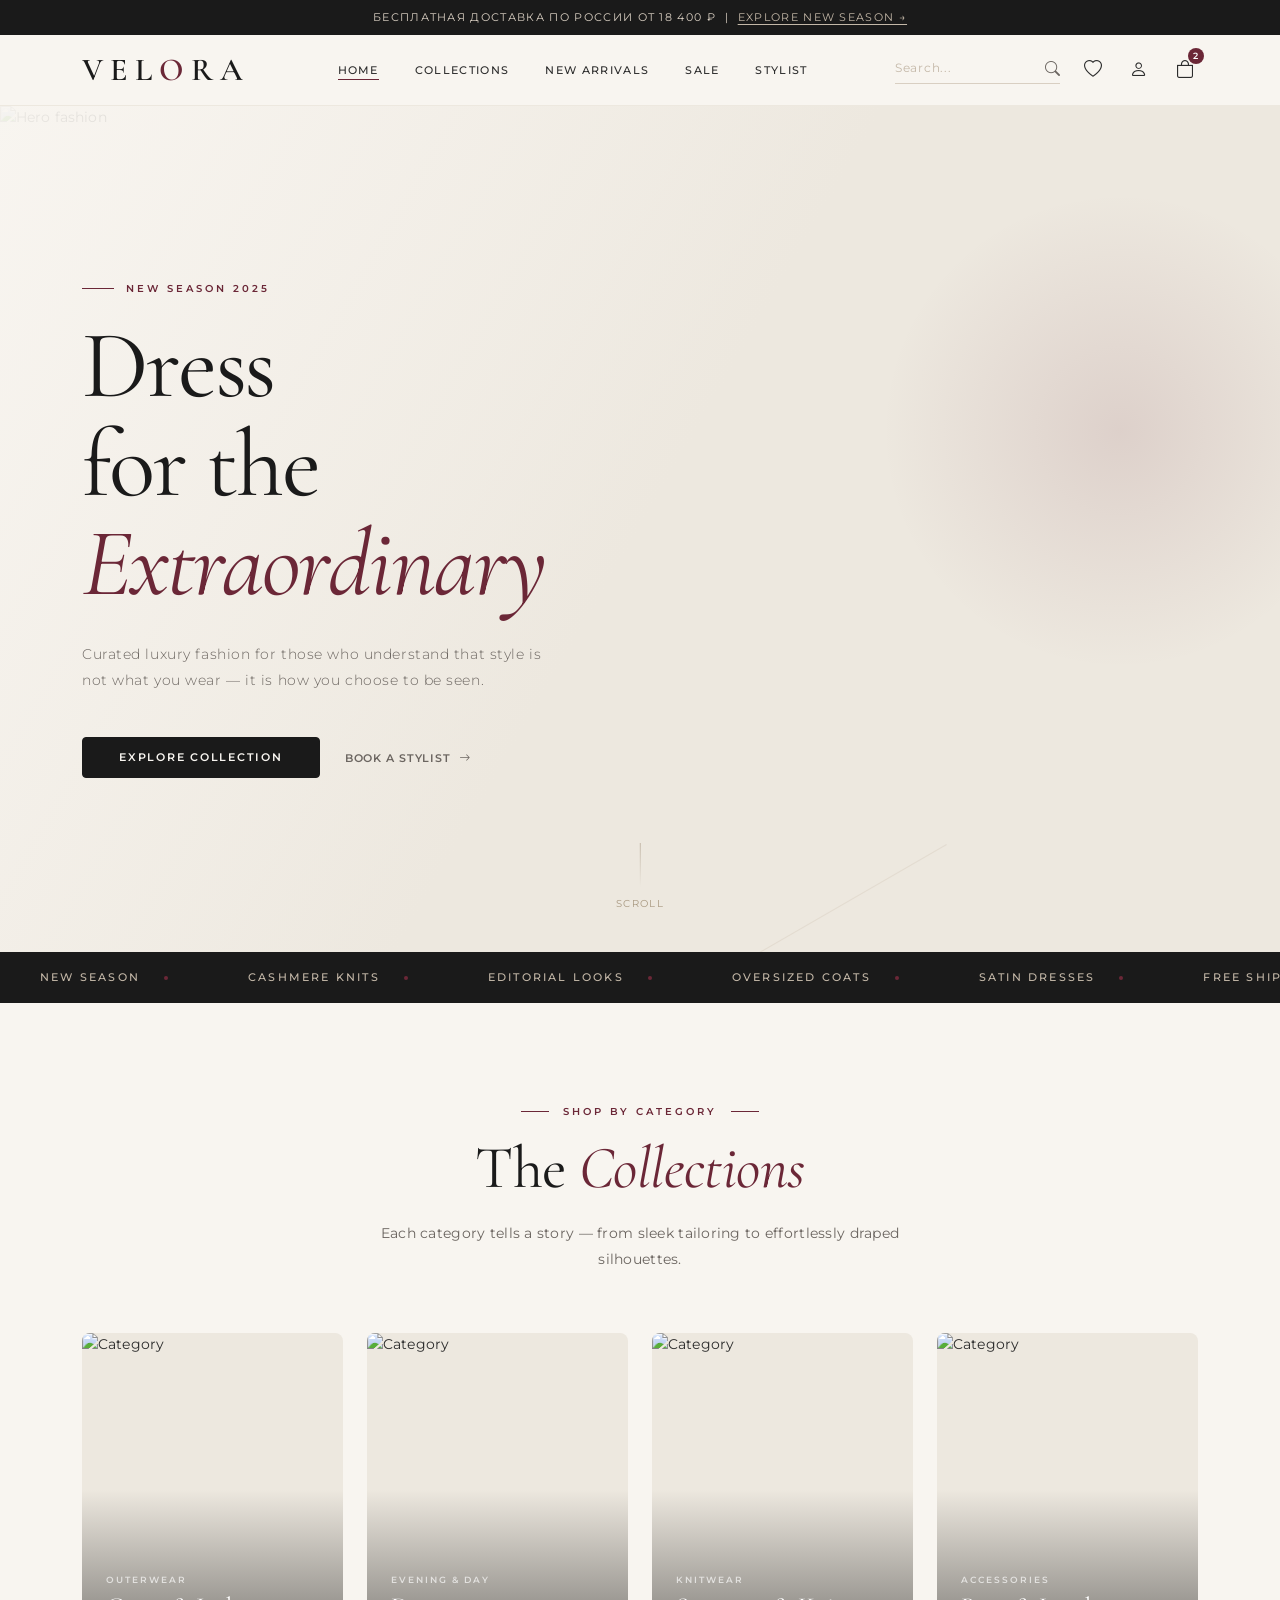
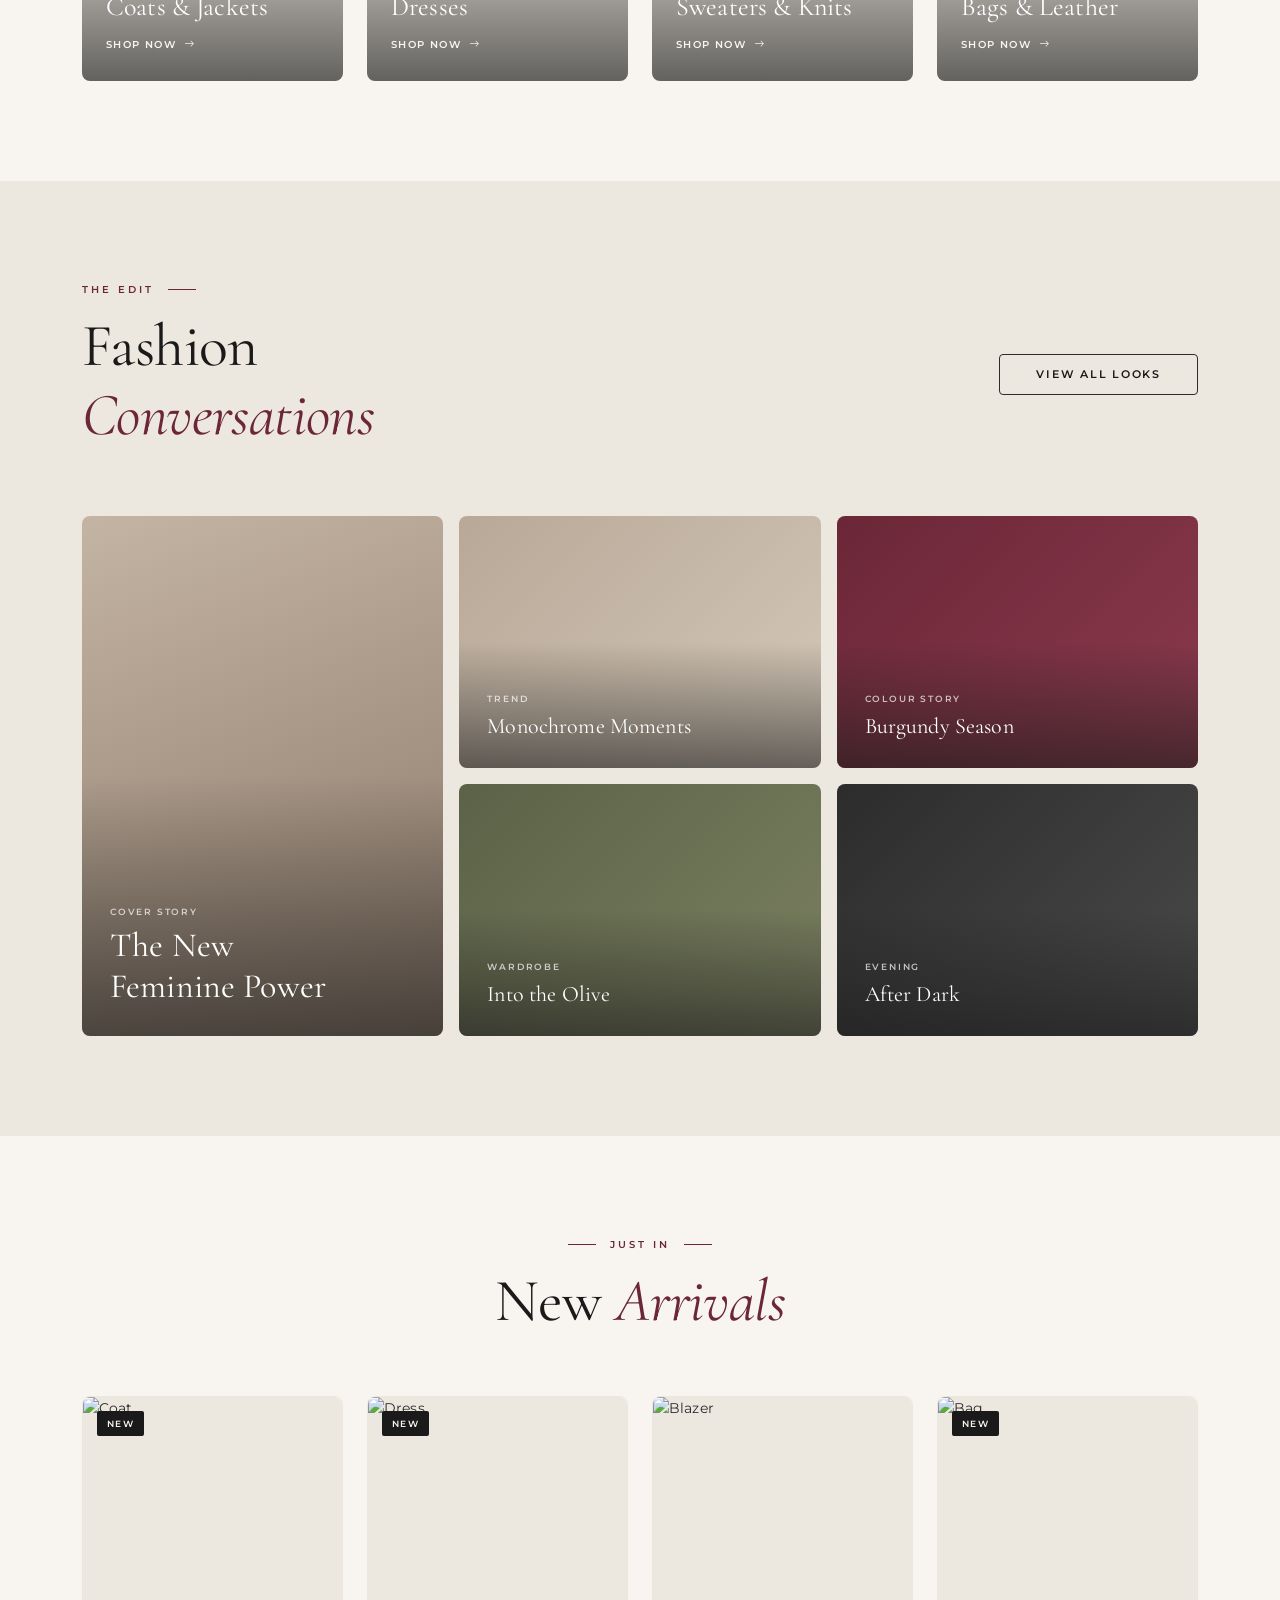
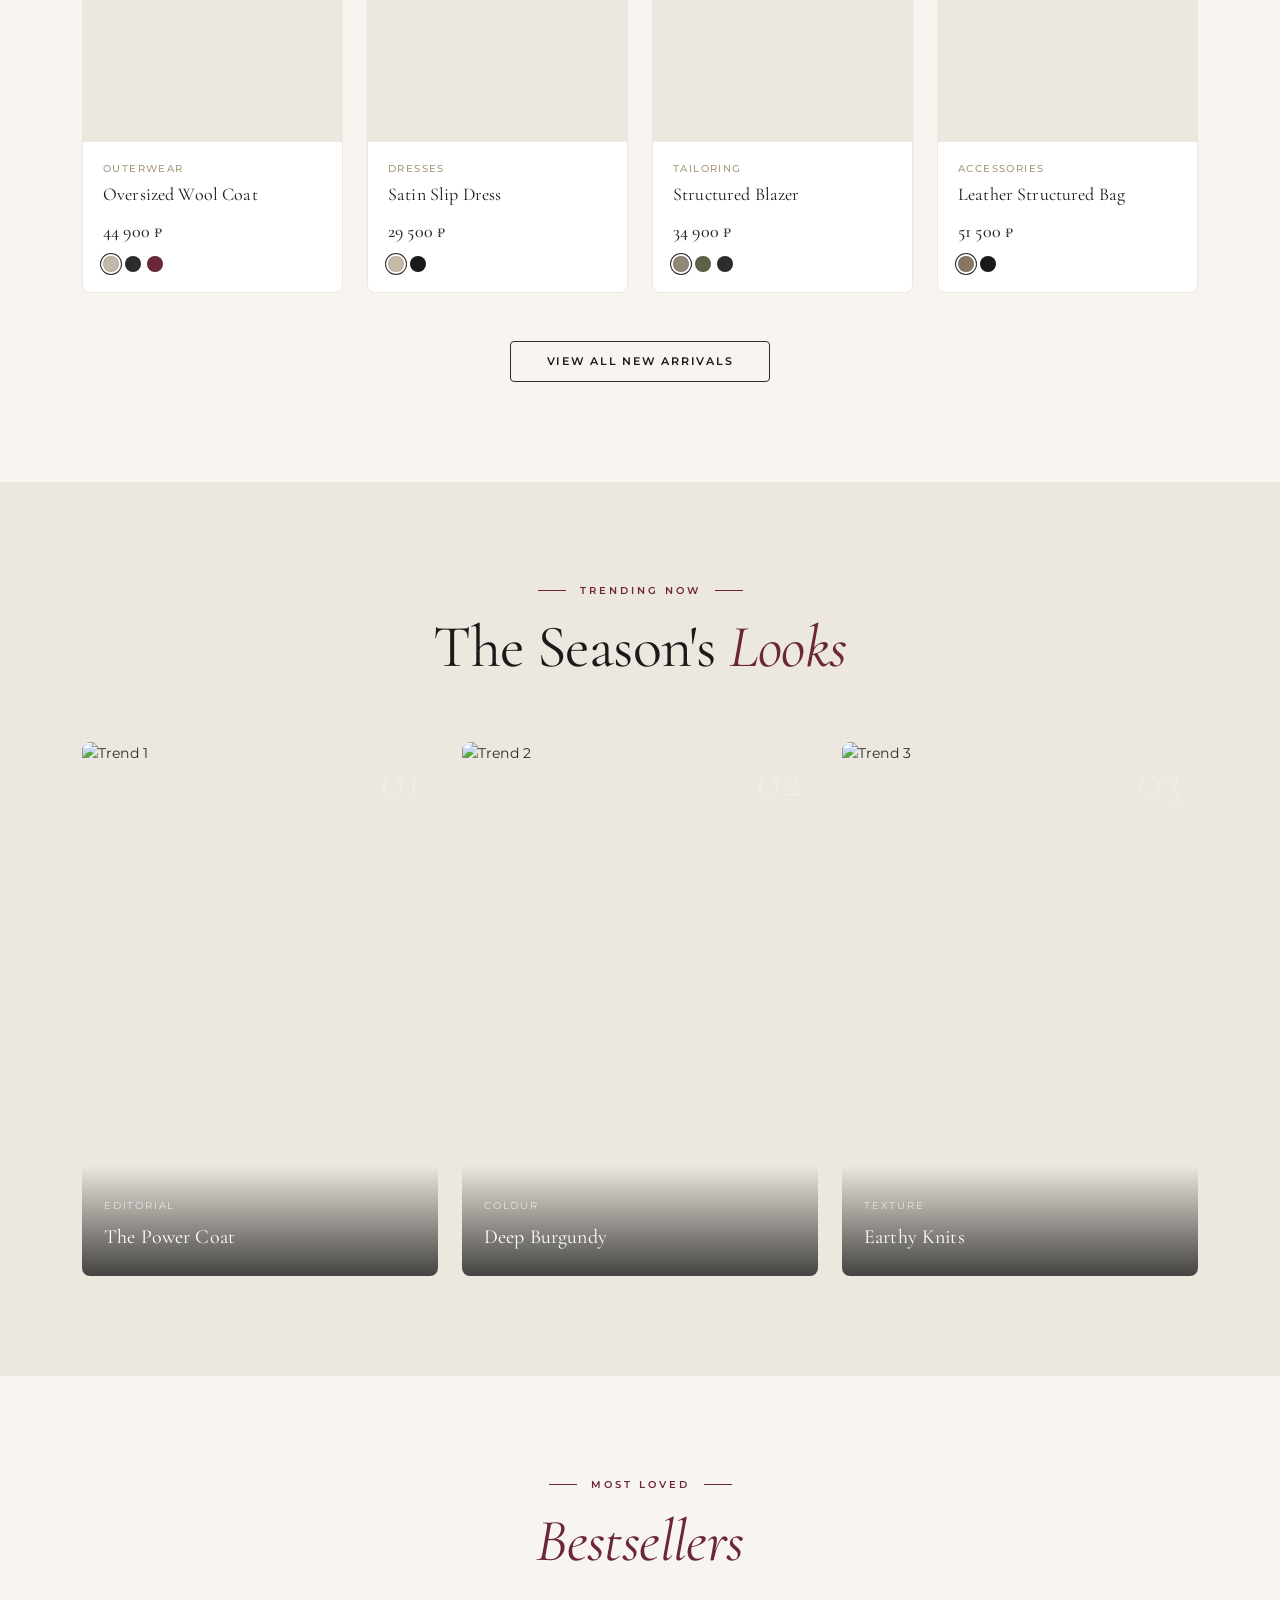
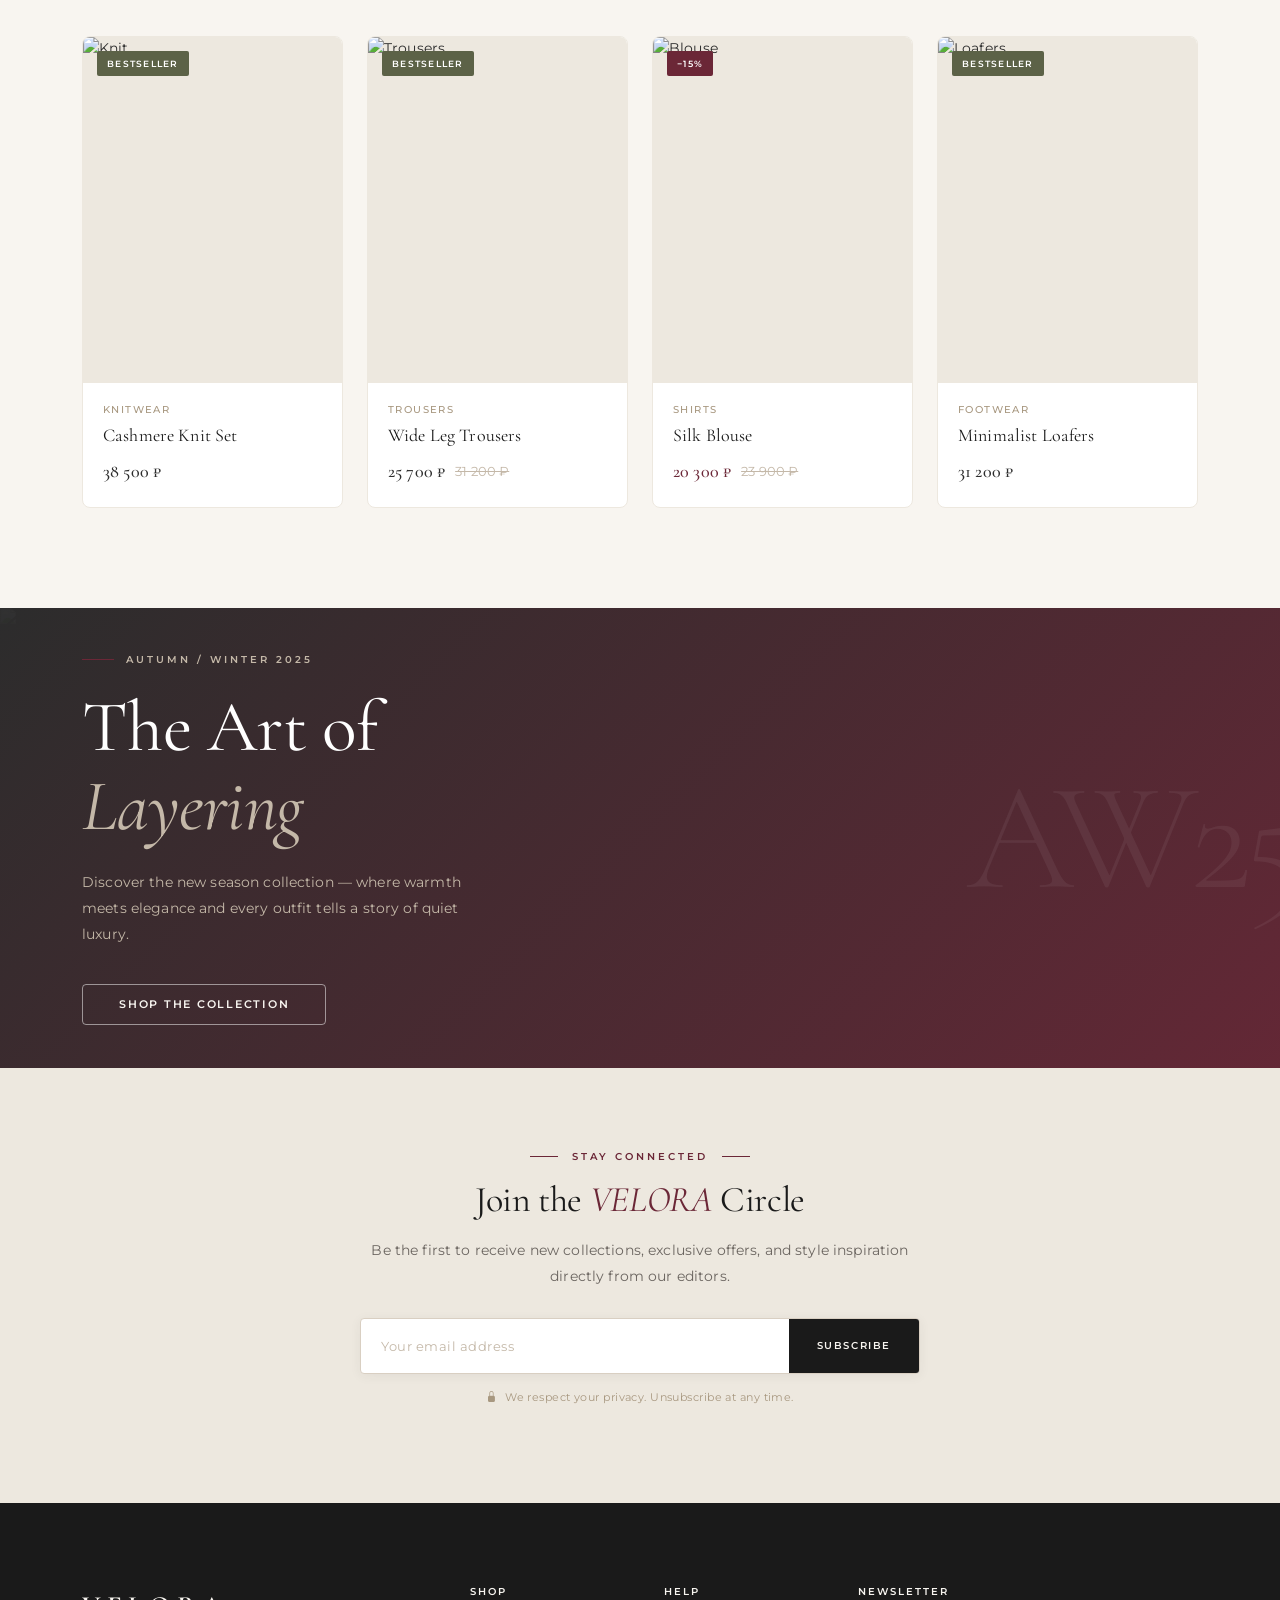
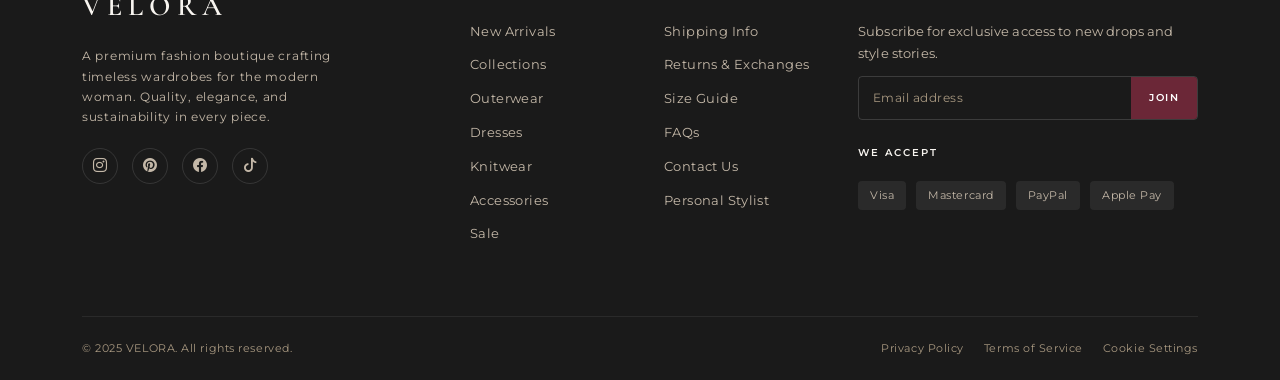
==== commit c5be72e3: "Add files via upload" ====
--- a/index.html
+++ b/index.html
@@ -19,7 +19,7 @@
      TOP BAR
      ========================================= -->
 <div class="navbar-top-bar">
-  Free worldwide shipping on orders over €200 &nbsp;|&nbsp; <a href="#">Explore New Season →</a>
+  Бесплатная доставка по России от 18 400 ₽ &nbsp;|&nbsp; <a href="#">Explore New Season →</a>
 </div>
 
 <!-- =========================================
@@ -77,7 +77,7 @@
 <section class="hero-section">
   <!-- Background gradient composition (CSS-only, no external img required) -->
   <div class="hero-overlay"></div>
-  <div style="position:absolute;inset:0;background:linear-gradient(135deg,#d9cfc2 0%,#ede8df 35%,#c4b8a8 65%,#a89880 100%);opacity:0.6;"></div>
+  <img src="https://images.unsplash.com/photo-1558618666-fcd25c85cd64?w=1600&q=80&auto=format&fit=crop" style="position:absolute;inset:0;width:100%;height:100%;object-fit:cover;object-position:center top;" alt="Hero fashion" /><div style="position:absolute;inset:0;background:linear-gradient(120deg,rgba(248,245,240,0.93) 0%,rgba(237,232,223,0.72) 50%,rgba(237,232,223,0.28) 100%);"></div>
   <!-- Decorative geometric shapes -->
   <div style="position:absolute;right:-80px;top:10%;width:480px;height:480px;border-radius:50%;background:radial-gradient(circle,rgba(107,39,55,0.12),transparent 70%);pointer-events:none;"></div>
   <div style="position:absolute;left:55%;bottom:5%;width:260px;height:1px;background:var(--beige);transform:rotate(-30deg);opacity:0.5;pointer-events:none;"></div>
@@ -152,9 +152,7 @@
     <div class="row g-4">
       <div class="col-lg-3 col-md-6 fade-up fade-up-delay-1">
         <a href="catalog.html" class="category-card d-block">
-          <div style="width:100%;aspect-ratio:3/4;background:linear-gradient(160deg,#d4c8bb,#b8a898);position:relative;overflow:hidden;">
-            <div style="position:absolute;inset:0;display:flex;align-items:center;justify-content:center;font-family:var(--font-display);font-size:52px;color:rgba(255,255,255,0.18);letter-spacing:-0.03em;">Coats</div>
-          </div>
+          <img src="https://images.unsplash.com/photo-1539109136881-3be0616acf4b?w=600&q=80&auto=format&fit=crop" alt="Category" style="width:100%;aspect-ratio:3/4;object-fit:cover;display:block;" />
           <div class="category-card-overlay">
             <div class="category-card-label">Outerwear</div>
             <div class="category-card-title">Coats &amp; Jackets</div>
@@ -164,9 +162,7 @@
       </div>
       <div class="col-lg-3 col-md-6 fade-up fade-up-delay-2">
         <a href="catalog.html" class="category-card d-block">
-          <div style="width:100%;aspect-ratio:3/4;background:linear-gradient(160deg,#c8b8aa,#a89070);position:relative;overflow:hidden;">
-            <div style="position:absolute;inset:0;display:flex;align-items:center;justify-content:center;font-family:var(--font-display);font-size:52px;color:rgba(255,255,255,0.18);letter-spacing:-0.03em;">Dress</div>
-          </div>
+          <img src="https://images.unsplash.com/photo-1515886657613-9f3515b0c78f?w=600&q=80&auto=format&fit=crop" alt="Category" style="width:100%;aspect-ratio:3/4;object-fit:cover;display:block;" />
           <div class="category-card-overlay">
             <div class="category-card-label">Evening & Day</div>
             <div class="category-card-title">Dresses</div>
@@ -176,9 +172,7 @@
       </div>
       <div class="col-lg-3 col-md-6 fade-up fade-up-delay-3">
         <a href="catalog.html" class="category-card d-block">
-          <div style="width:100%;aspect-ratio:3/4;background:linear-gradient(160deg,#b0a898,#887868);position:relative;overflow:hidden;">
-            <div style="position:absolute;inset:0;display:flex;align-items:center;justify-content:center;font-family:var(--font-display);font-size:52px;color:rgba(255,255,255,0.18);letter-spacing:-0.03em;">Knits</div>
-          </div>
+          <img src="https://images.unsplash.com/photo-1576566588028-4147f3842f27?w=600&q=80&auto=format&fit=crop" alt="Category" style="width:100%;aspect-ratio:3/4;object-fit:cover;display:block;" />
           <div class="category-card-overlay">
             <div class="category-card-label">Knitwear</div>
             <div class="category-card-title">Sweaters &amp; Knits</div>
@@ -188,9 +182,7 @@
       </div>
       <div class="col-lg-3 col-md-6 fade-up fade-up-delay-4">
         <a href="catalog.html" class="category-card d-block">
-          <div style="width:100%;aspect-ratio:3/4;background:linear-gradient(160deg,#c0b0a0,#988070);position:relative;overflow:hidden;">
-            <div style="position:absolute;inset:0;display:flex;align-items:center;justify-content:center;font-family:var(--font-display);font-size:52px;color:rgba(255,255,255,0.18);letter-spacing:-0.03em;">Bags</div>
-          </div>
+          <img src="https://images.unsplash.com/photo-1548036328-c9fa89d128fa?w=600&q=80&auto=format&fit=crop" alt="Category" style="width:100%;aspect-ratio:3/4;object-fit:cover;display:block;" />
           <div class="category-card-overlay">
             <div class="category-card-label">Accessories</div>
             <div class="category-card-title">Bags &amp; Leather</div>
@@ -274,8 +266,8 @@
 
       <div class="col-lg-3 col-md-6 fade-up fade-up-delay-1">
         <div class="product-card">
-          <div class="product-card-image-wrap">
-            <div style="width:100%;height:100%;background:linear-gradient(160deg,#d9cfc2,#b8a898);"></div>
+          <div class="product-card-image-wrap" style="position:relative;">
+            <img src="https://images.unsplash.com/photo-1591047139829-d91aecb6caea?w=500&q=80&auto=format&fit=crop" alt="Coat" style="width:100%;height:100%;object-fit:cover;position:absolute;inset:0;" />
             <span class="product-card-badge badge-new">New</span>
             <div class="product-card-actions">
               <button class="btn-icon wishlist-btn" title="Wishlist"><i class="bi bi-heart"></i></button>
@@ -286,7 +278,7 @@
             <div class="product-card-category">Outerwear</div>
             <div class="product-card-name"><a href="product.html">Oversized Wool Coat</a></div>
             <div class="product-card-price">
-              <span class="price-current">€ 490</span>
+              <span class="price-current">44 900 ₽</span>
             </div>
             <div class="product-card-colors">
               <span class="color-swatch active" style="background:#C4B8A8;" title="Camel"></span>
@@ -299,8 +291,8 @@
 
       <div class="col-lg-3 col-md-6 fade-up fade-up-delay-2">
         <div class="product-card">
-          <div class="product-card-image-wrap">
-            <div style="width:100%;height:100%;background:linear-gradient(160deg,#c4b0a0,#a09080);"></div>
+          <div class="product-card-image-wrap" style="position:relative;">
+            <img src="https://images.unsplash.com/photo-1496747611176-843222e1e57c?w=500&q=80&auto=format&fit=crop" alt="Dress" style="width:100%;height:100%;object-fit:cover;position:absolute;inset:0;" />
             <span class="product-card-badge badge-new">New</span>
             <div class="product-card-actions">
               <button class="btn-icon wishlist-btn" title="Wishlist"><i class="bi bi-heart"></i></button>
@@ -311,7 +303,7 @@
             <div class="product-card-category">Dresses</div>
             <div class="product-card-name"><a href="product.html">Satin Slip Dress</a></div>
             <div class="product-card-price">
-              <span class="price-current">€ 320</span>
+              <span class="price-current">29 500 ₽</span>
             </div>
             <div class="product-card-colors">
               <span class="color-swatch active" style="background:#c8b8a8;" title="Sand"></span>
@@ -323,8 +315,8 @@
 
       <div class="col-lg-3 col-md-6 fade-up fade-up-delay-3">
         <div class="product-card">
-          <div class="product-card-image-wrap">
-            <div style="width:100%;height:100%;background:linear-gradient(160deg,#b8b0a0,#908878);"></div>
+          <div class="product-card-image-wrap" style="position:relative;">
+            <img src="https://images.unsplash.com/photo-1555069519-127aadedf1ee?w=500&q=80&auto=format&fit=crop" alt="Blazer" style="width:100%;height:100%;object-fit:cover;position:absolute;inset:0;" />
             <div class="product-card-actions">
               <button class="btn-icon wishlist-btn" title="Wishlist"><i class="bi bi-heart"></i></button>
               <button class="btn-icon" title="Quick View"><i class="bi bi-eye"></i></button>
@@ -334,7 +326,7 @@
             <div class="product-card-category">Tailoring</div>
             <div class="product-card-name"><a href="product.html">Structured Blazer</a></div>
             <div class="product-card-price">
-              <span class="price-current">€ 380</span>
+              <span class="price-current">34 900 ₽</span>
             </div>
             <div class="product-card-colors">
               <span class="color-swatch active" style="background:#908878;" title="Taupe"></span>
@@ -347,8 +339,8 @@
 
       <div class="col-lg-3 col-md-6 fade-up fade-up-delay-4">
         <div class="product-card">
-          <div class="product-card-image-wrap">
-            <div style="width:100%;height:100%;background:linear-gradient(160deg,#a89880,#887860);"></div>
+          <div class="product-card-image-wrap" style="position:relative;">
+            <img src="https://images.unsplash.com/photo-1548036328-c9fa89d128fa?w=500&q=80&auto=format&fit=crop" alt="Bag" style="width:100%;height:100%;object-fit:cover;position:absolute;inset:0;" />
             <span class="product-card-badge badge-new">New</span>
             <div class="product-card-actions">
               <button class="btn-icon wishlist-btn" title="Wishlist"><i class="bi bi-heart"></i></button>
@@ -359,7 +351,7 @@
             <div class="product-card-category">Accessories</div>
             <div class="product-card-name"><a href="product.html">Leather Structured Bag</a></div>
             <div class="product-card-price">
-              <span class="price-current">€ 560</span>
+              <span class="price-current">51 500 ₽</span>
             </div>
             <div class="product-card-colors">
               <span class="color-swatch active" style="background:#887860;" title="Cognac"></span>
@@ -388,7 +380,7 @@
     <div class="row g-4">
       <div class="col-lg-4 col-md-6 fade-up fade-up-delay-1">
         <div class="trend-card">
-          <div style="width:100%;aspect-ratio:2/3;background:linear-gradient(160deg,#c4b0a0 0%,#7a6858 100%);"></div>
+          <img src="https://images.unsplash.com/photo-1509631179647-0177331693ae?w=600&q=80&auto=format&fit=crop" alt="Trend 1" style="width:100%;aspect-ratio:2/3;object-fit:cover;display:block;" />
           <div class="trend-number">01</div>
           <div class="trend-card-info">
             <div class="trend-tag">Editorial</div>
@@ -398,7 +390,7 @@
       </div>
       <div class="col-lg-4 col-md-6 fade-up fade-up-delay-2">
         <div class="trend-card">
-          <div style="width:100%;aspect-ratio:2/3;background:linear-gradient(160deg,#6B2737 0%,#2C1820 100%);"></div>
+          <img src="https://images.unsplash.com/photo-1529139574466-a303027c1d8b?w=600&q=80&auto=format&fit=crop" alt="Trend 2" style="width:100%;aspect-ratio:2/3;object-fit:cover;display:block;" />
           <div class="trend-number">02</div>
           <div class="trend-card-info">
             <div class="trend-tag">Colour</div>
@@ -408,7 +400,7 @@
       </div>
       <div class="col-lg-4 col-md-6 fade-up fade-up-delay-3">
         <div class="trend-card">
-          <div style="width:100%;aspect-ratio:2/3;background:linear-gradient(160deg,#5C6247 0%,#2a2c1e 100%);"></div>
+          <img src="https://images.unsplash.com/photo-1483985988355-763728e1935b?w=600&q=80&auto=format&fit=crop" alt="Trend 3" style="width:100%;aspect-ratio:2/3;object-fit:cover;display:block;" />
           <div class="trend-number">03</div>
           <div class="trend-card-info">
             <div class="trend-tag">Texture</div>
@@ -433,8 +425,8 @@
 
       <div class="col-lg-3 col-md-6 fade-up fade-up-delay-1">
         <div class="product-card">
-          <div class="product-card-image-wrap">
-            <div style="width:100%;height:100%;background:linear-gradient(160deg,#e0d8c8,#c0b0a0);"></div>
+          <div class="product-card-image-wrap" style="position:relative;">
+            <img src="https://images.unsplash.com/photo-1576566588028-4147f3842f27?w=500&q=80&auto=format&fit=crop" alt="Knit" style="width:100%;height:100%;object-fit:cover;position:absolute;inset:0;" />
             <span class="product-card-badge badge-bestseller">Bestseller</span>
             <div class="product-card-actions">
               <button class="btn-icon wishlist-btn"><i class="bi bi-heart"></i></button>
@@ -445,7 +437,7 @@
             <div class="product-card-category">Knitwear</div>
             <div class="product-card-name"><a href="product.html">Cashmere Knit Set</a></div>
             <div class="product-card-price">
-              <span class="price-current">€ 420</span>
+              <span class="price-current">38 500 ₽</span>
             </div>
           </div>
         </div>
@@ -453,8 +445,8 @@
 
       <div class="col-lg-3 col-md-6 fade-up fade-up-delay-2">
         <div class="product-card">
-          <div class="product-card-image-wrap">
-            <div style="width:100%;height:100%;background:linear-gradient(160deg,#d0c8b8,#a89880);"></div>
+          <div class="product-card-image-wrap" style="position:relative;">
+            <img src="https://images.unsplash.com/photo-1594938298603-c8148c4b4f8c?w=500&q=80&auto=format&fit=crop" alt="Trousers" style="width:100%;height:100%;object-fit:cover;position:absolute;inset:0;" />
             <span class="product-card-badge badge-bestseller">Bestseller</span>
             <div class="product-card-actions">
               <button class="btn-icon wishlist-btn"><i class="bi bi-heart"></i></button>
@@ -465,8 +457,8 @@
             <div class="product-card-category">Trousers</div>
             <div class="product-card-name"><a href="product.html">Wide Leg Trousers</a></div>
             <div class="product-card-price">
-              <span class="price-current">€ 280</span>
-              <span class="price-original">€ 340</span>
+              <span class="price-current">25 700 ₽</span>
+              <span class="price-original">31 200 ₽</span>
             </div>
           </div>
         </div>
@@ -474,8 +466,8 @@
 
       <div class="col-lg-3 col-md-6 fade-up fade-up-delay-3">
         <div class="product-card">
-          <div class="product-card-image-wrap">
-            <div style="width:100%;height:100%;background:linear-gradient(160deg,#c8b8a0,#908070);"></div>
+          <div class="product-card-image-wrap" style="position:relative;">
+            <img src="https://images.unsplash.com/photo-1434389677669-e08b4cac3105?w=500&q=80&auto=format&fit=crop" alt="Blouse" style="width:100%;height:100%;object-fit:cover;position:absolute;inset:0;" />
             <span class="product-card-badge badge-sale">−15%</span>
             <div class="product-card-actions">
               <button class="btn-icon wishlist-btn"><i class="bi bi-heart"></i></button>
@@ -486,8 +478,8 @@
             <div class="product-card-category">Shirts</div>
             <div class="product-card-name"><a href="product.html">Silk Blouse</a></div>
             <div class="product-card-price">
-              <span class="price-current price-sale">€ 221</span>
-              <span class="price-original">€ 260</span>
+              <span class="price-current price-sale">20 300 ₽</span>
+              <span class="price-original">23 900 ₽</span>
             </div>
           </div>
         </div>
@@ -495,8 +487,8 @@
 
       <div class="col-lg-3 col-md-6 fade-up fade-up-delay-4">
         <div class="product-card">
-          <div class="product-card-image-wrap">
-            <div style="width:100%;height:100%;background:linear-gradient(160deg,#b8a898,#706050);"></div>
+          <div class="product-card-image-wrap" style="position:relative;">
+            <img src="https://images.unsplash.com/photo-1543163521-1bf539c55dd2?w=500&q=80&auto=format&fit=crop" alt="Loafers" style="width:100%;height:100%;object-fit:cover;position:absolute;inset:0;" />
             <span class="product-card-badge badge-bestseller">Bestseller</span>
             <div class="product-card-actions">
               <button class="btn-icon wishlist-btn"><i class="bi bi-heart"></i></button>
@@ -507,7 +499,7 @@
             <div class="product-card-category">Footwear</div>
             <div class="product-card-name"><a href="product.html">Minimalist Loafers</a></div>
             <div class="product-card-price">
-              <span class="price-current">€ 340</span>
+              <span class="price-current">31 200 ₽</span>
             </div>
           </div>
         </div>
@@ -521,7 +513,8 @@
      SEASONAL BANNER
      ========================================= -->
 <section class="seasonal-banner">
-  <div style="position:absolute;inset:0;background:linear-gradient(135deg,#2C2C2C 0%,#6B2737 100%);opacity:0.95;"></div>
+  <img src="https://images.unsplash.com/photo-1509631179647-0177331693ae?w=1400&q=80&auto=format&fit=crop" style="position:absolute;inset:0;width:100%;height:100%;object-fit:cover;opacity:0.2;" alt="Season" />
+  <div style="position:absolute;inset:0;background:linear-gradient(135deg,#2C2C2C 0%,#6B2737 100%);opacity:0.88;"></div>
   <div class="seasonal-banner-season">AW25</div>
   <div class="container">
     <div class="seasonal-banner-content">
